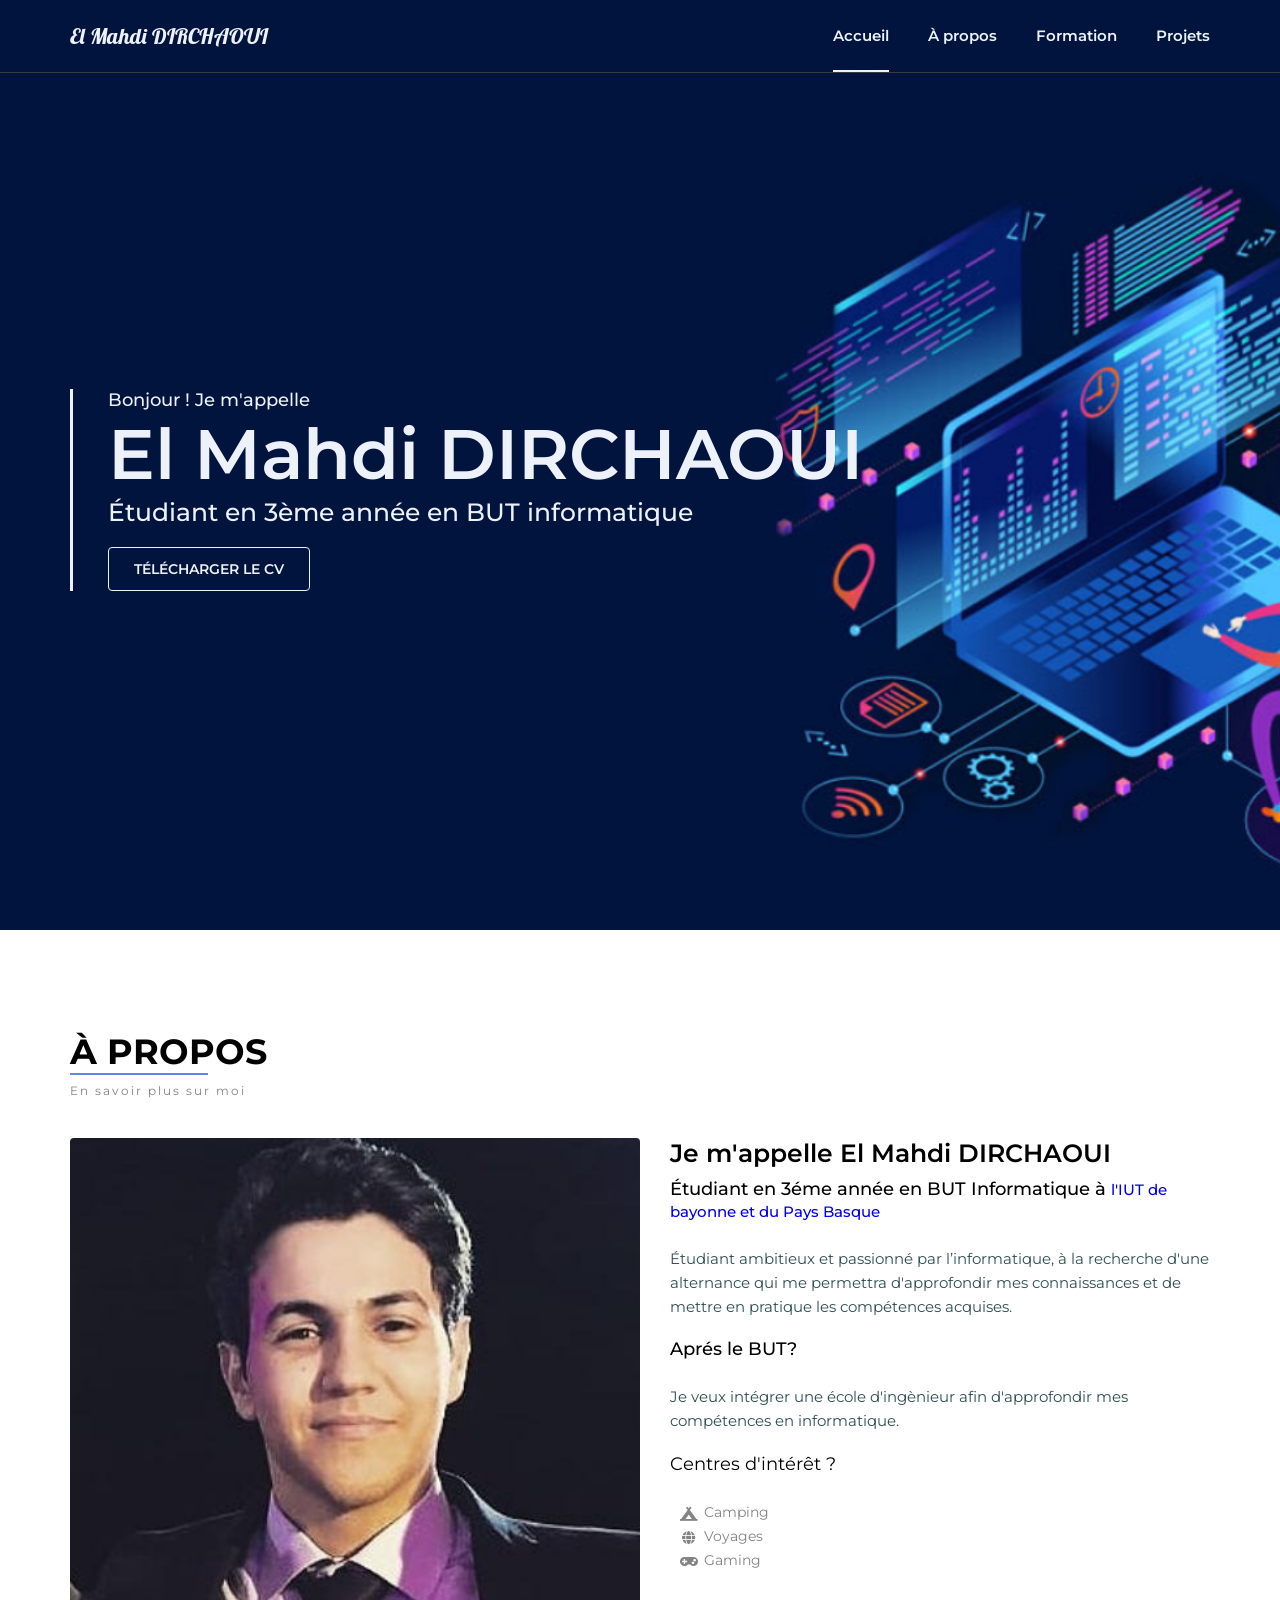
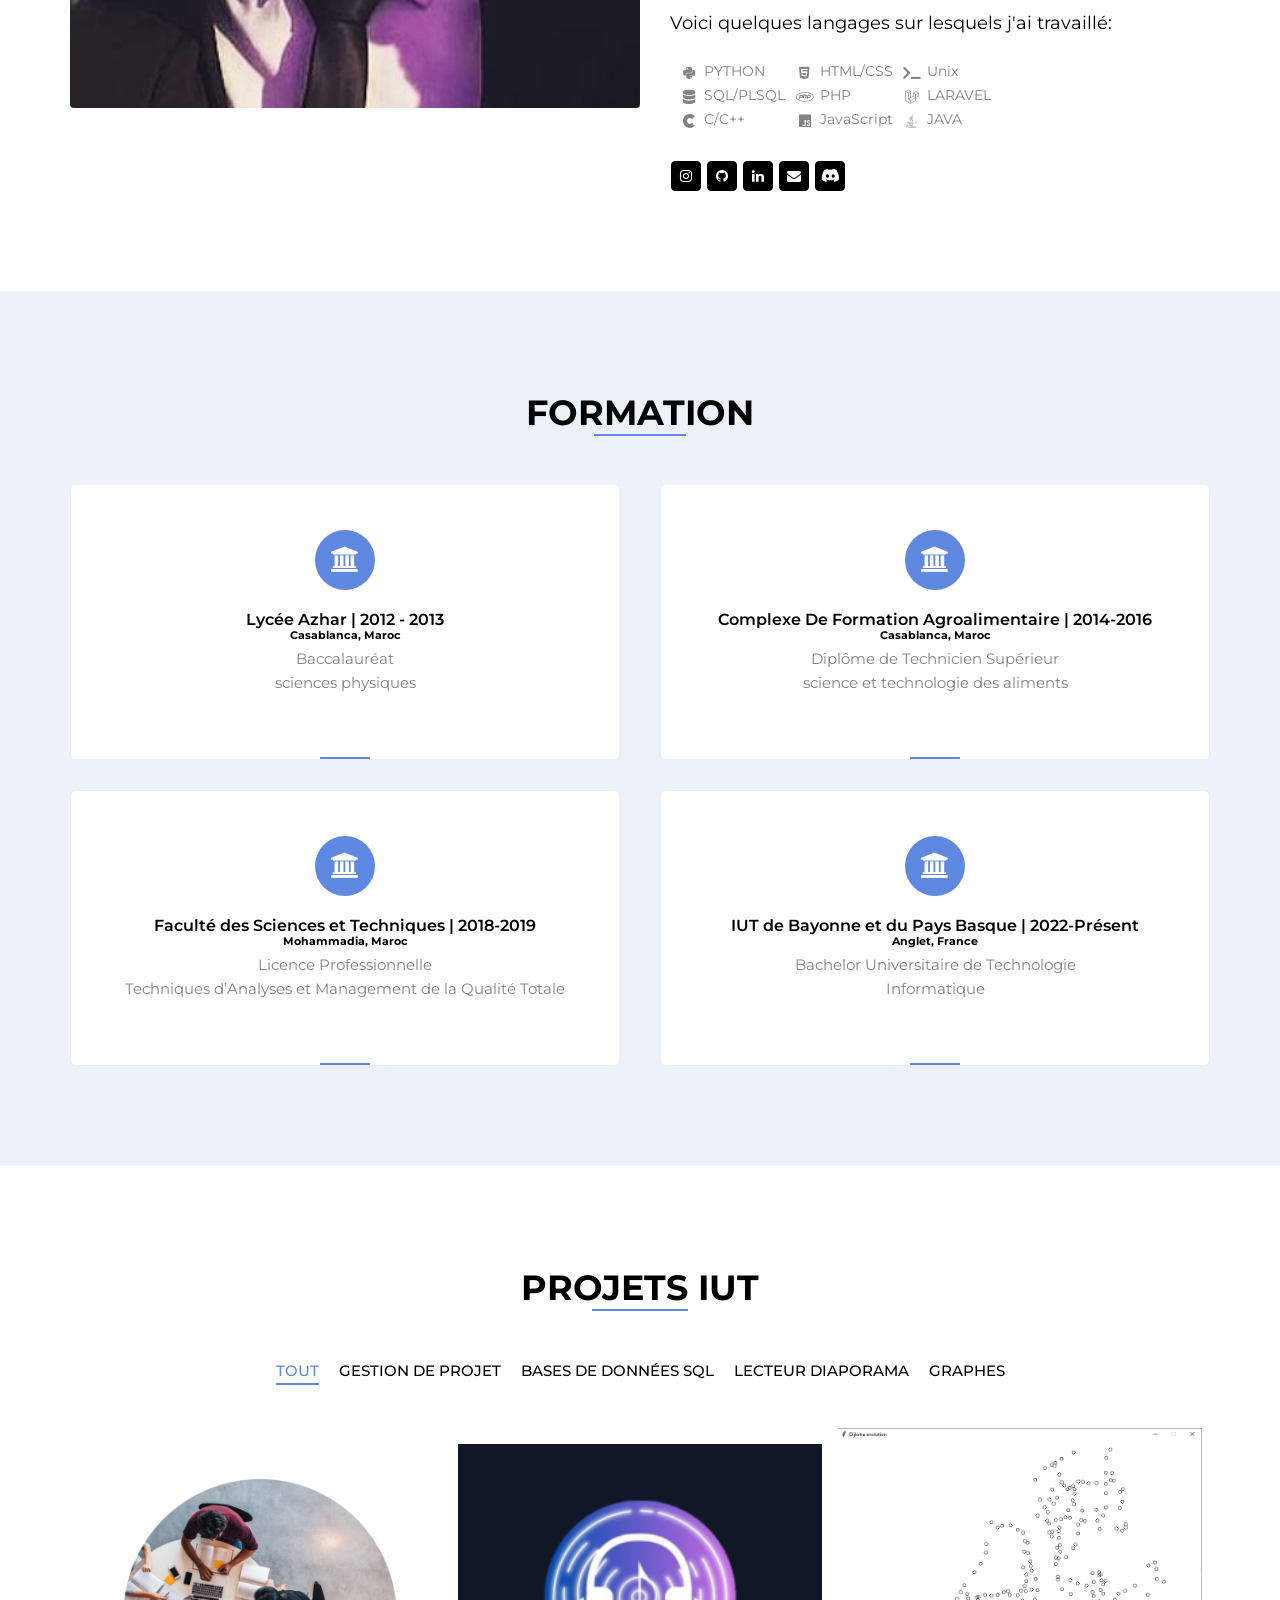
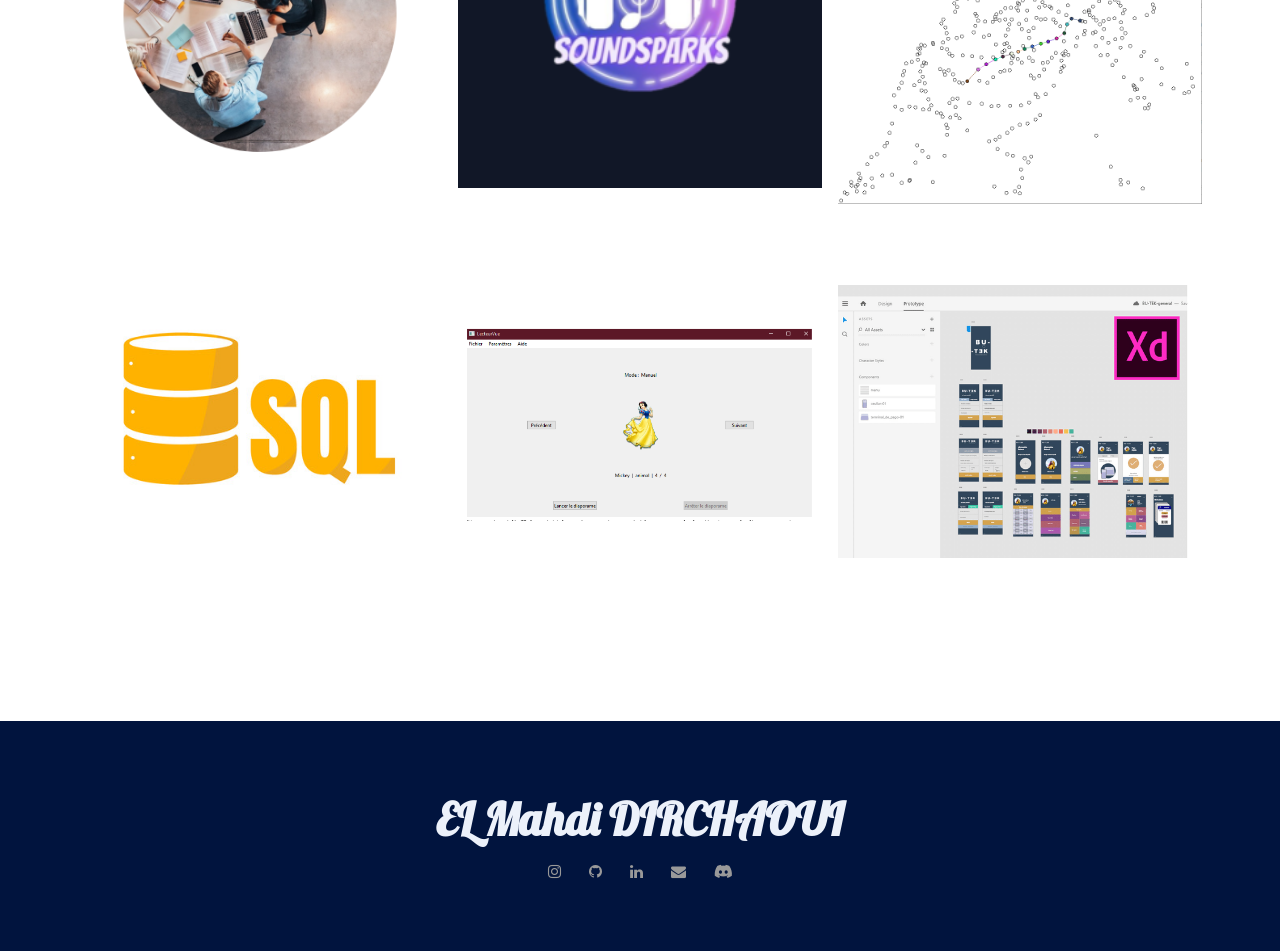
==== index.html @ 7091cbd3 "ajout de projet iut" ====
<!DOCTYPE html>
<html lang="fr">


<head>
   <meta charset="UTF-8" />
   <meta name="viewport" content="width=device-width, initial-scale=1.0" />
   <meta name="keywords" content="HTML, CSS, JavaScript">
   <meta name="author" content="EL MAHDI DIRCHAOUI ">
   <title>El Mahdi DIRCHAOUI PF</title>
   <link href="./css/header.css" rel="stylesheet" />
   <link href="./css/main.css" rel="stylesheet" />
   <link href="./css/home.css" rel="stylesheet" />
   <link href="./css/about.css" rel="stylesheet" />
   <link href="./css/service.css" rel="stylesheet" />
   <link href="./css/portfolio.css" rel="stylesheet" />
   <link href="./css/testimonials.css" rel="stylesheet" />
   <link href="./css/testimonials.css" rel="stylesheet" />
   <link href="./css/blog.css" rel="stylesheet" />
   <link href="./css/contact.css" rel="stylesheet" />
   <link href="./css/footer.css" rel="stylesheet" />
   
</head>

<body>
   <header>
      <div class="container">
         <div class="row">
            <div class="brand-name">
               <a href="index.html" class="logo">El Mahdi DIRCHAOUI</a>
            </div>
            <div class="hamburger">
               <i class="fa fa-bars"></i>
            </div>
            <div class="navbar">
               <ul>
                  <li><a href="#home" class="active">Accueil</a></li>
                  <li><a href="#about">À propos</a></li>
                  <li><a href="#Formation">Formation</a></li>
                  <li><a href="#Projets">Projets</a></li>
               </ul>
            </div>
         </div>
      </div>
   </header>
   <section class="home" id="home">
      <div class="container">
         <div class="row full-screen">
            <div class="home-content">
               <div class="block">
                  <h6>Bonjour ! Je m'appelle</h6>
                  <h1>El Mahdi DIRCHAOUI</h1>
                  <h3>Étudiant en 3ème année en BUT informatique
                  </h3>
                  <div class="cv-btn">
                     <a target="_blank" href="CV_mahdi_alt.pdf" download>Télécharger le CV</a>
                  </div>
               </div>
            </div>
         </div>
      </div>
   </section>
   <section class="about" id="about">
      <div class="container">
         <div class="row">
            <div class="title">
               <h1>À propos</h1>
               <p>En savoir plus sur moi</p>
            </div>
         </div>
         <div class="row">
            <div class="about-content">
               <div class="row">

                  <div class="img">
                     <img src="img/mahdi.jpg" alt='me' />
                  </div>
                  <div class="text">
                     <h4>Je m'appelle El Mahdi DIRCHAOUI</h4>
                     <h6>Étudiant en 3éme année en BUT Informatique à <a target="_blank"
                           href="https://www.iutbayonne.univ-pau.fr/">l'IUT
                           de bayonne et du Pays Basque</a>
                     </h6>
                     <p>Étudiant ambitieux et passionné par l’informatique, à la recherche d'une
                        alternance qui me permettra d'approfondir mes connaissances et de
                        mettre en pratique les compétences acquises.
                     </p>
                     <br>
                     <h6>Aprés le BUT?</h6>
                     <p>Je veux intégrer une école d'ingènieur afin d'approfondir mes compétences en informatique.
                     </p>
                     <div class="skills">
                        <h6>Centres d'intérêt ?</h6>
                        <div class="skills-list">
                           <ul class="fa-ul">
                              <li><span class="fa-li"><i class="fas fa-campground"></i></span>Camping</li>
                              <li><span class="fa-li"><i class="fas fa-globe"></i></span>Voyages</li>
                              <li><span class="fa-li"><i class="fas fa-gamepad"></i></span>Gaming</li>
                           </ul>
                        </div>
                     </div>
                     <div class="skills">
                        <h6>Voici quelques langages sur lesquels j'ai travaillé:</h6>
                        <div class="skills-list">
                           <ul class="fa-ul">
                              <li><span class="fa-li"><i class="fab fa-python"></i></span>PYTHON</li>
                              <li><span class="fa-li"><i class="fas fa-database"></i></span>SQL/PLSQL</li>
                              <li><span class="fa-li"><i class="fab fa-cuttlefish"></i></span>C/C++</li>
                           </ul>
                           <ul class="fa-ul">
                              <li><span class="fa-li"><i class="fab fa-html5"></i></span>HTML/CSS</li>
                              <li><span class="fa-li"><i class="fab fa-php"></i></span>PHP</li>
                              <li><span class="fa-li"><i class="fab fa-js"></i></span>JavaScript</li>
                           </ul>
                           <ul class="fa-ul">
                           <li><span class="fa-li"><i class="fas fa-terminal"></i></span>Unix</li>
                           <li><span class="fa-li"><i class="fab fa-laravel"></i></span>LARAVEL</li>
                           <li><span class="fa-li"><i class="fab fa-java"></i></span>JAVA</li>
                           </ul>   
                        </div>
                     </div>
                     <div class="social">
                        <a target="_blank" href="https://www.instagram.com/el_mahdi_nb/"><i
                              class="fa fa-instagram"></i></a>
                        <a target="_blank" href="https://github.com/MahdiSenpai"><i class="fa fa-github"></i></a>
                        <a target="_blank" href="https://www.linkedin.com/in/el-mahdi-dirchaoui-b3082a157/"><i
                              class="fa fa-linkedin"></i></a>
                        <a target="_blank" href="mailto:dirmehdi@gmail.com" rel="noopener noreferrer"><i class="fa fa-envelope"></i></a>
                        <a target="_blank" href="https://discordapp.com/users/1016332114137989231
                        /"><i class="fab fa-discord" style="color:white"></i></a>
                     </div>
                  </div>
               </div>
            </div>
         </div>
   </section>
   <section class="services" id="Formation">
      <div class="container">
         <div class="row">
            <div class="title text-center">
               <h1>Formation</h1>
            </div>
         </div>
         <div class="row">
            <div class="service-content">
               <div class="box">
                  <div class="icon"><i class="fa fa-university"></i></div>
                  <h5>Lycée Azhar | 2012 - 2013</h5>
                  <h6>Casablanca, Maroc</h6>
                  <p>Baccalauréat <br>
                     sciences physiques<br>
                     <br>
                  </p>
               </div>
               <div class="box">
                  <div class="icon"><i class="fa fa-university"></i></div>
                  <h5>Complexe De Formation Agroalimentaire | 2014-2016</h5>
                  <h6>Casablanca, Maroc</h6>
                  <p>Diplôme de Technicien Supérieur <br>
                     science et technologie des aliments<br>
                     <br>
                  </p>
               </div>
               <div class="box">
                  <div class="icon"><i class="fa fa-university"></i></div>
                  <h5>Faculté des Sciences et Techniques | 2018-2019</h5>
                  <h6>Mohammadia, Maroc</h6>
                  <p>Licence Professionnelle <br>
                     Techniques d’Analyses et Management de la Qualité Totale<br>
                     <br>
                  </p>
               </div>
               <div class="box">
                  <div class="icon"><i class="fa fa-university"></i></div>
                  <h5>IUT de Bayonne et du Pays Basque | 2022-Présent</h5>
                  <h6>Anglet, France</h6>
                  <p>Bachelor Universitaire de Technologie <br>
                     Informatique<br>
                     <br>
                  </p>
               </div>
            </div>
         </div>
      </div>
   </section>
   <section class="portfolio" id="Projets">
      <div class="container">
         <div class="row">
            <div class="title text-center">
               <h1>Projets IUT</h1>
            </div>
         </div>
         <div class="row">
            <div class="filter-btn">
               <ul id="filterBtn">
                  <li class="active" data-target="all">Tout</li>
                  <li data-target="1">Gestion de projet</li>
                  <li data-target="2">Bases de données SQL</li>
                  <li data-target="3">Lecteur Diaporama</li>
                  <li data-target="4">Graphes</li>
               </ul>
            </div>
         </div>
       
         <div class="row">
            <div class="gallery">
               <div class="item" data-id="1">
                  <div class="inner">
                     <img src="./img/portfolio/projet.png" alt="portfolio" />
                     <a href="./projet.html">    
                        <div class="overlay" style="text-align: center;">
                           <h4>Gestion de projet</h4></a>
                        </div>
                  </div>
               </div>
               <div class="item" data-id="4">
                  <div class="inner">
                     <img src="./img/soundsparks/Logo-soundsparks.png" alt="portfolio" />
                     <a href="./SoundSparks.html">
                        <div class="overlay" style="text-align: center;">   
                           <h4>SoundSparks</h4></a>         
                        </div>
                  </div>
               </div>
               <div class="item" data-id="4">
                  <div class="inner">
                     <img src="./img/Graphe/graphe.png" alt="portfolio" />
                     <a href="./graphes.html">
                        <div class="overlay" style="text-align: center;">   
                           <h4>Graphes</h4></a>         
                        </div>
                  </div>
               </div>
               <div class="item" data-id="2">
                  <div class="inner" >
                     <img src="./img/BD/sql.png" alt="portfolio"  />
                     <a href="./sql.html">
                        <div class="overlay" style="text-align: center;">
                           <h4>Base de donnée SQL</h4></a>
                     </div>
                  </div>
               </div>

               <div class="item" data-id="3">
                  <div class="inner">
                     <img src="./img/Diaporama/s2.02.PNG" alt="portfolio" />
                     <a href="./Diaporama.html">
                        <div class="overlay" style="text-align: center;">     
                           <h4>Lecteur Diaporama</h4></a>
                        </div>
                  </div>
               </div>
               <div class="item" data-id="4">
                  <div class="inner">
                     <img src="./img/Pantalia/pantaila.png" alt="portfolio" />
                     <a href="./pantalia.html">
                        <div class="overlay" style="text-align: center;">   
                           <h4>Interface Pantalia</h4></a>         
                        </div>
                  </div>
               </div>
               
            </div>
         </div>
      </div>
   </section>
   <footer>
      <div class="container">
         <div class="row">
            <div class="footer-logo">EL Mahdi DIRCHAOUI</div>
            <div class="social-link">
               <a target="_blank" href="https://www.instagram.com/el_mahdi_nb/"><i class="fa fa-instagram"></i></a>
               <a target="_blank" href="https://github.com/MahdiSenpai"><i class="fa fa-github"></i></a>
               <a target="_blank" href="https://www.linkedin.com/in/el-mahdi-dirchaoui-b3082a157/"><i
                     class="fa fa-linkedin"></i></a>
               <a target="_blank" href="mailto:elmahdi.dirchaoui@gmail.com"><i class="fa fa-envelope"></i></a>
               <a target="_blank" href="https://discordapp.com/users/1016332114137989231
               /"><i class="fab fa-discord"></i></a>
            </div>
         </div>
      </div>
   </footer>
   <div class="lightbox hide">
      <span class="close-lightbox fa fa-close"></span>
      <img src="" alt="portfolio" />
   </div>
   <script src="./js/app.js"></script>
</body>

</html>
---- css/header.css ----
header {
  position: absolute;
  padding: 0px 15px;
  left: 0px;
  right: 0px;
  border-bottom: 1px solid #423940;
  z-index: 11;
}

.fixed {
  background-color: rgb(236, 241, 250);
  position: fixed;
  border-color: #eee;
  animation: fixHeader 1s ease;
  z-index: 11;
}

@keyframes fixHeader {
  0% {
    transform: translateY(-100%);
  }

  100% {
    transform: translateY(0%);
  }
}

.container {
  max-width: 1140px;
  margin: auto;
}

header .row {
  justify-content: space-between;
  align-items: center;
}

.brand-name a {
  font-size: 22px;
  font-weight: 500;
  color: rgb(236, 241, 250);
  position: relative;
  font-family: 'Lobster', cursive;
}
.brand-b a{
  font-size: 22px;
  font-weight: 500;
  color: black;
  position: relative;
  font-family: 'Lobster', cursive;
}


.fixed .brand-name a {
  color: #000;
}

.hamburger .fa {
  font-size: 20px;
  background-color: rgb(236, 241, 250);
  color: #01143e;
  display: none;
  height: 30px;
  width: 35px;
  border-radius: 2px;
  line-height: 30px;
  text-align: center;
  cursor: pointer;
  border: 1px solid #eee;
}

.navbar ul {
  list-style: none;
  margin: 0;
  padding: 0;
}

.navbar ul li {
  display: inline;
  margin-left: 35px;
}

.navbar ul li a {
  font-size: 15px;
  line-height: 72px;
  color: rgb(236, 241, 250);
  font-weight: 600;
  /* display: block; */
  position: relative;
}

.fixed .navbar ul li a {
  color: #000;
}

.navbar ul li a::before {
  content: "";
  height: 2px;
  background-color: rgb(236, 241, 250);
  width: 0%;
  position: absolute;
  right: 0px;
  bottom: -27px;
  cursor: pointer;
  transition: all 0.5s ease;
}

.fixed .navbar ul li a::before {
  background-color: #5f88e0;
}

.navbar ul li a:hover::before {
  width: 100%;
  left: 0px;
}

.navbar ul li a.active::before {
  width: 100%;
  left: 0;
}
---- css/main.css ----
@import url("https://fonts.googleapis.com/css2?family=Montserrat:wght@300;400;500;600;700&display=swap");
@import url('https://fonts.googleapis.com/css2?family=Lobster&display=swap');

@import url("https://cdnjs.cloudflare.com/ajax/libs/font-awesome/5.13.0/css/all.min.css");
@import url("https://stackpath.bootstrapcdn.com/font-awesome/4.7.0/css/font-awesome.min.css");

html {
  scroll-behavior: smooth;
}

body {
  margin: 0;
  font-family: "Montserrat", sans-serif;
  background-color: rgb(236, 241, 250);
}

* {
  box-sizing: border-box;
  margin: 0;
}

a {
  text-decoration: none;
  font-size: 15px;
}

.row {
  display: flex;
  flex-wrap: wrap;
}

.title {
  flex: 0 0 100%;
  max-width: 100%;
  margin-bottom: 40px;
}

.title h1 {
  color: #000;
  display: inline-block;
  font-size: 35px;
  font-weight: 700;
  text-transform: uppercase;
  margin: 0px 0px 10px;
  position: relative;
}

.title h1::before {
  content: "";
  left: 0;
  right: 30%;
  position: absolute;
  height: 2px;
  background-color: #5f88e0;
  bottom: -2px;
}

.title p {
  font-size: 12px;
  color: #838383;
  font-weight: 400;
  letter-spacing: 2px;
}

.text-center {
  text-align: center !important;
}

.text-right {
  text-align: right !important;
}

.text-left {
  text-align: left !important;
}

.align-items-center {
  align-items: center;
}

.space-between {
  justify-content: space-between;
}

.button {
  flex: 0 0 33.33%;
  max-width: 33.33%;
  text-align: right;
}

.button a {
  font-size: 14px;
  color: rgb(236, 241, 250);
  background-color: transparent;
  border: 1.5px solid rgb(236, 241, 250);
  border-radius: 4px;
  padding: 12px 25px;
  display: inline-block;
  text-transform: uppercase;
  font-weight: 600;
  cursor: pointer;
  transition: all 0.5s ease;
}

.button a:hover {
  background-color: #fff;
  color: #000;
}

@media(max-width: 991px) {
  .block h1 {
    font-size: 50px;
  }
}

@media(max-width: 767px) {
  .home .home-content .block h1 {
    font-size: 40px;
  }

  .home .home-content .block h3 {
    font-size: 25px;
  }

  header {
    padding: 15px;
    position: fixed;
    background-color: rgb(236, 241, 250);
    border-bottom: 1px solid #eee;
  }

  .brand-name .logo {
    color: #01143e;
  }

  .hamburger .fa {

    display: inline-block;
  }

  .navbar {
    position: absolute;
    background-color: rgb(236, 241, 250);
    width: 100%;
    left: 0px;
    top: 60px;
    padding: 15px;
    border-top: 1px solid #eee;
    border-bottom: 1px solid #eee;
    display: none;
  }

  .navbar .show {
    display: block;
  }

  .navbar ul li {
    display: block;
    margin-left: 0;

  }

  .navbar ul li a {
    line-height: 42px;
    color: #01143e;
  }

  .navbar ul li a::before {
    bottom: -3px;
    background-color: #01143e;
  }

  .about .img {
    flex: 0 0 100%;
    max-width: 100%;
  }

  .about .text {
    flex: 0 0 100%;
    max-width: 100%;
    padding-left: 0px;
    padding-top: 30px;
  }

  .service-content .box {
    padding: 30px;
    flex: 0 0 100%;
    max-width: 100%;
  }

  .gallery .item {
    flex: 0 0 50%;
    max-width: 50%;
    position: relative;
    padding: 8px;
  }

  .message .container .row .message-text {
    flex: 0 0 100%;
    max-width: 100%;
  }

  .message .button {
    flex: 0 0 100%;
    max-width: 100%;
    text-align: left;

  }

  .blog-content {
    padding: 40px 20px;
  }

  .blog-content .blog-box {
    flex: 0 0 100%;
    max-width: 100%;
    margin-bottom: 40px;
  }

  .contact-form {
    padding: 20px;
  }

  .contact-form .col-6 {
    flex: 0 0 100%;
    max-width: 100%;
  }
}

@media(max-width: 500px) {
  .home .home-content .block {
    padding-left: 20px;
  }

  .home .home-content .block h1 {
    font-size: 30px;
  }

  .home .home-content .block h3 {
    font-size: 15px;
  }

  .about .about-content .social a {
    margin: 0px 3px;
  }

  .gallery .item {
    flex: 0 0 100%;
    max-width: 100%;
  }

  .testimonials-box .testimonials-img {
    flex-wrap: wrap;
    text-align: center;
  }

  .testimonials-img .test-img {
    flex: 0 0 100%;
    max-width: 100%;

  }
}
---- css/home.css ----
.home {
  min-height: 100vh;
  background-image: url("../img/hero.png");
  background-size: cover;
  background-position: center;
  padding: 15px;
}

.full-screen {
  min-height: 100vh;
}
.home-content {
  display: flex;
  flex-wrap: wrap;
  align-items: center;
  flex: 0 0 100%;
  max-width: 100%;
}

.block {
  flex: 0 0 75%;
  max-width: 75%;
  color: rgb(236, 241, 250);
  padding-left: 35px;
  border-left: 3px solid rgb(236, 241, 250);
  margin-top: 50px;
}
.block h1 {
  font-size: 70px;
  font-weight: 600;
  margin: 0;
  padding: 0;
}
.block h3 {
  font-size: 25px;
  font-weight: 500;
  margin: 0;
  padding: 0;
}
.block h6 {
  font-size: 18px;
  font-weight: 500;
  margin: 0;
  padding: 0;
}
.cv-btn {
  padding-top: 20px;
}
.cv-btn a {
  font-size: 14px;
  color: rgb(236, 241, 250);
  background-color: transparent;
  border: 1px solid rgb(236, 241, 250);
  border-radius: 4px;
  padding: 12px 25px;
  display: inline-block;
  text-transform: uppercase;
  font-weight: 600;
  cursor: pointer;
  transition: all 0.5s ease;
}
.cv-btn a:hover {
  background-color: #fff;
  color: #000;
}
---- css/about.css ----
.about {
  padding: 100px 15px;
  background-color: #fff;
}

.img {
  flex: 0 0 50%;
  max-width: 50%;
}

.img img {
  width: 100%;
  border-radius: 4px;
  display: block;
}

.text {
  flex: 0 0 50%;
  max-width: 50%;
  padding-left: 30px;
}

.text h4 {
  font-size: 25px;
  font-weight: 600;
  margin: 0 0 10px;
  color: #000;
}

.text h6 {
  font-size: 18px;
  font-weight: 500;
  margin: 0 0 25px;
  color: #000;
}

.text h6 span {
  color: #5f88e0;
  position: relative;
}

.text h6 span::before {
  content: "";
  left: 0;
  right: 90%;
  position: absolute;
  height: 2px;
  bottom: 0px;
  transition: all 0.5s ease;
}

.text h6 span:hover::before {
  content: "";
  left: 0;
  right: 0;
  position: absolute;
  height: 2px;
  background-color: #5f88e0;
  bottom: 0px;
}

.text p {
  font-size: 15px;
  font-weight: 400;
  line-height: 24px;
  color: darkslategrey;
}
ul li{
  font-size: 15px;
  font-weight: 400;
  line-height: 24px;
  color: darkslategrey;
}
.skills {
  padding: 20px 0px;
}

.skills h6 {
  font-size: 18px;
  font-weight: 400;
  margin: 0 0 25px;
  color: #000;
}

.skills-list {
  width: 300px;
  display: flex;
  justify-content: space-between;
}

.fa-ul li {
  font-size: 14px;
  font-weight: 400;
  color: #838383
}

.fa-ul .fa-li {
  font-size: 14px;
  font-weight: 400;
  color: #838383
}

.social {
  padding-top: 10px;
}

.social a {
  height: 30px;
  width: 30px;
  background-color: #000;
  display: inline-block;
  border: 1px solid #000;
  border-radius: 4px;
  line-height: 28px;
  text-align: center;
  margin: 0px 1px;
  transition: all 0.5s ease;
  -webkit-transition: all 0.5s ease;
}

.social a:hover {
  background-color: transparent;
  color: #000;
}

.social a .fa {
  color: #fff;
  font-size: 14px;
}

.social a .fa:hover {
  color: #000;
}
---- css/service.css ----
.services {
  background-color: rgb(236, 241, 250);
  padding: 100px 15px 70px;
}

.services .container .row .title h1::before {
  left: 30%;
}

.service-content {
  flex: 0 0 100%;
  max-width: 100%;
  display: flex;
  flex-wrap: wrap;
  justify-content: space-between;
}

.box {
  background-color: #fff;
  flex: 0 0 calc(50% - 20px);
  max-width: calc(50% - 20px);
  margin-bottom: 30px;
  border: 1px solid #eee;
  border-radius: 5px;
  padding: 30px;
  text-align: center;
  position: relative;
}

.box::before {
  content: "";
  height: 2px;
  background-color: #5f88e0;
  position: absolute;
  bottom: 0px;
  width: 50px;
  left: 0;
  right: 0;
  margin: auto;
  transition: all 0.5s ease;
}

.box:hover::before {
  width: 100%;
}

.box .icon {
  height: 60px;
  width: 60px;
  background-color: #5f88e0;
  margin: 15px auto 20px;
  border-radius: 50%;
}

.box .icon .fa {
  font-size: 25px;
  color: #fff;
  line-height: 60px;
}

.box .icon .fas {
  font-size: 25px;
  color: #fff;
  line-height: 60px;
}

.box h5 {
  font-size: 16px;
  font-weight: 600;
  color: #000;
  margin: 0;
}

.box p {
  font-size: 15px;
  font-weight: 400;
  line-height: 24px;
  color: #838383;
  margin: 5px 0 10px;
}
---- css/portfolio.css ----
.portfolio {
    background-color: #fff;
    padding: 100px 15px;
}

.portfolio .container .row .title h1::before {
    left: 30%;
}

.filter-btn {
    flex: 0 0 100%;
    max-width: 100%;
}
.filter-btn ul {
    list-style: none;
    text-align: center;
    padding: 0;
}

.filter-btn ul li {
    color: #000;
    font-weight: 500;
    font-size: 15px;
    display: inline-block;
    margin: 0px 8px;
    text-transform: uppercase;
    cursor: pointer;
    padding-bottom: 0;
}

.filter-btn ul li.active {
    color: #5f88e0;
    border-bottom: 2px solid #5f88e0;
}

.filter-btn {
    margin-bottom: 25px;
}

.gallery {
    flex: 0 0 100%;
    max-width: 100%;
    display: flex;
    flex-wrap: wrap;
}
.gallery .item img {
    width: 100%; 
    height: 100%;
    object-fit: contain;
}

.item {
    flex: 0 0 33.33%;
    max-width: 33.33%;
    position: relative;
    padding: 8px;
    margin: 0 auto;
 
}

.item a {
    font-size: 14px;
    color: white;
    text-transform: uppercase;
    font-weight: 600;
    display: inline-block;
    border-bottom: 2px solid #5f88e0;
    -webkit-transition: all 0.5s ease;
    transition: all 0.5s ease;
}

.inner {
    position: relative;
    height: 100%;
}


.item img {
    width: 100%;
    height: 100%;
    object-fit: cover;
    display: block;
}

.item .overlay {
    position: absolute;
    left: 0;
    top: 0;
    bottom: 0;
    right: 0;
    background-color: rgba(0, 0, 0, 0.6);
    z-index: 10;
    display: flex;
    flex-wrap: nowrap;
    flex-direction: column;
    align-items: center;
    justify-content: center;
    opacity: 0;
    transition: all 0.5s ease;
}

.item:hover .overlay {
    opacity: 1;
}

.overlay .fa {
    height: 50px;
    width: 50px;
    background-color: #5f88e0;
    color: #fff;
    display: inline-block;
    text-align: center;
    line-height: 50px;
    border-radius: 50%;
    cursor: pointer;
}

.item:hover .overlay .fa {
    animation: galleryIcon 0.8s ease;
    -webkit-animation: galleryIcon 0.8s ease;
}

@keyframes galleryIcon {
    0% {
        transform: translate(-20px);
        opacity: 0;
    }

    100% {
        transform: translate(0);
        opacity: 1;
    }
}

.overlay h4 {
    margin-top: 15px;
    font-size: 25px;
    font-weight: 600;
    color: #fff;
}

.item:hover .overlay h4 {
    animation: galleryText 0.8s ease;
    -webkit-animation: galleryText 0.8s ease;
}

@keyframes galleryText {
    0% {
        transform: translate(20px);
        opacity: 0;
    }

    100% {
        transform: translate(0);
        opacity: 1;
    }
}

.lightbox {
    position: fixed;
    left: 0;
    right: 0;
    top: 0;
    bottom: 0;
    z-index: 100;
    background-color: rgba(0, 0, 0, 0.6);
    justify-content: center;
    align-items: center;
}

.show {
    display: flex;
}

.hide {
    display: none;
}

.close-lightbox {
    height: 35px;
    width: 35px;
    background-color: #5f88e0;
    color: #fff;
    text-align: center;
    line-height: 35px;
    position: absolute;
    right: 10px;
    top: 10px;
    cursor: pointer;
    border-radius: 50%;
    z-index: 101;
}

.lightbox img {
    max-width: 90%;
    max-height: 80%;
    display: block;

}

.message {
    background-color: #01143e;
    padding: 40px 15px;
}

.message .message-text {
    flex: 0 0 66.66%;
    max-width: 66.66%;
}

.message .message-text h2 {
    font-size: 20px;
    color: #fff;
    font-weight: 400;
    margin: 0;
    padding: 0;
    line-height: 35px;
}
---- css/testimonials.css ----
.testimonials {
    padding: 100px 0px;
}

.testimonials .title h1::before {
    left: 30%;
}

.testimonials-content {
    position: relative;
    overflow: hidden;
    flex: 0 0 100%;
    max-width: 100%;
}

.testimonials-box {
    float: left;
    transition: margin 1s ease;
}

.testimonials-img {
    background-color: #fff;
    margin-bottom: 15px;
    border: 1px solid rgb(226, 221, 221);
    padding: 40px 20px;
    border-radius: 4px;
    display: flex;
    flex-wrap: nowrap;
    float: left;
    width: 100%;
}

.test-img {
    flex: 0 0 118px;
    max-width: 118px;
}

.test-img img {
    height: 100px;
    width: 100px;
    border-radius: 50%;
}

.testimonials-text p {
    font-size: 15px;
    font-weight: 400;
    line-height: 24px;
    color: #838383;
    margin: 0;
}

.testimonials-text h6 {
    font-size: 16px;
    font-weight: 600;
    color: #000;
    margin: 10px 0 5px;
}

.slider {
    float: left;
    width: 100%;
    text-align: center;
}

.slider div {
    height: 15px;
    width: 15px;
    background-color: #fff;
    border: 1px solid #5f88e0;
    border-radius: 50%;
    display: inline-block;
    margin: 10px 6px;
    cursor: pointer;
}

.slider div.active {
    background-color: #5f88e0;

}
---- css/testimonials.css ----
.testimonials {
    padding: 100px 0px;
}

.testimonials .title h1::before {
    left: 30%;
}

.testimonials-content {
    position: relative;
    overflow: hidden;
    flex: 0 0 100%;
    max-width: 100%;
}

.testimonials-box {
    float: left;
    transition: margin 1s ease;
}

.testimonials-img {
    background-color: #fff;
    margin-bottom: 15px;
    border: 1px solid rgb(226, 221, 221);
    padding: 40px 20px;
    border-radius: 4px;
    display: flex;
    flex-wrap: nowrap;
    float: left;
    width: 100%;
}

.test-img {
    flex: 0 0 118px;
    max-width: 118px;
}

.test-img img {
    height: 100px;
    width: 100px;
    border-radius: 50%;
}

.testimonials-text p {
    font-size: 15px;
    font-weight: 400;
    line-height: 24px;
    color: #838383;
    margin: 0;
}

.testimonials-text h6 {
    font-size: 16px;
    font-weight: 600;
    color: #000;
    margin: 10px 0 5px;
}

.slider {
    float: left;
    width: 100%;
    text-align: center;
}

.slider div {
    height: 15px;
    width: 15px;
    background-color: #fff;
    border: 1px solid #5f88e0;
    border-radius: 50%;
    display: inline-block;
    margin: 10px 6px;
    cursor: pointer;
}

.slider div.active {
    background-color: #5f88e0;

}
---- css/blog.css ----
.blog {
    background-color: #fff;
    padding: 100px 0px;
}

.blog .container .row .title h1::before {
    left: 30%;
}

.blog-content {
    display: flex;
    flex-wrap: wrap;
    flex: 0 0 100%;
    max-width: 100%;
    justify-content: space-between;
}

.blog-box {
    flex: 0 0 calc(50% - 20px);
    max-width: calc(50% - 20px);
    border: 1px solid #ddd;
    background-color: rgb(236, 241, 250);
    border-radius: 5px;
    box-shadow: 0 4px 8px 0 rgba(0, 0, 0, 0.2);
}

.blog-img {
    overflow: hidden;
}

.blog-img img {
    max-width: 100%;
    display: block;
    transition: all 0.5s ease;
}

.blog-box:hover .blog-img img {
    transform: scale(1.1);
}

.blog-info {
    padding: 10px 0;
}

.blog-text {
    padding: 10px 20px 20px 20px;
}

.blog-info span {
    font-size: 12px;
    color: #838383;
    display: inline-block;

}

.blog-info span:nth-child(2) {
    border-left: 1px solid #ddd;
    padding-left: 8px;
    margin-left: 10px;
}

.blog-box h3 {
    font-size: 22px;
    font-weight: 600;
    color: #000;
    margin: 0;
    padding: 0 0 10px;
}

.blog-box p {
    font-size: 15px;
    font-weight: 400;
    line-height: 24px;
    color: #000;
    color: #838383;
    margin: 0 0 10px;
}

.blog-box a {
    font-size: 14px;
    color: #5f88e0;
    text-transform: uppercase;
    font-weight: 600;
    display: inline-block;
    border-bottom: 2px solid #5f88e0;
    -webkit-transition: all 0.5s ease;
    transition: all 0.5s ease;
}

.blog-box a:hover {
    color: #000;
    border-color: #000;
}
---- css/contact.css ----
.contact {
    padding: 100px 15px;
}

.contact .row .title h1::before {
    left: 30%;
}

.contact-form {
    background-color: #fff;
    flex: 0 0 100%;
    max-width: 100%;
    padding: 40px;
    border: 1.5px solid #eee;
    border-radius: 5px;
}

.contact-text {
    flex: 0 0 100%;
    max-width: 100%;
    padding-bottom: 20px;
}

.contact-text h2 {
    font-size: 26px;
    font-weight: 600;
    margin: 0;
    padding: 0;
}

.contact-text p {
    font-size: 15px;
    font-weight: 400;
    line-height: 24px;
    color: #838383;
    margin: 0;
}

.contact-form .row {
    flex-wrap: wrap;
}

.col-6 {
    flex: 0 0 calc(50% - 15px);
    max-width: calc(50% - 15px);
}

.col-6 input {
    border-radius: 5px;
}

.col-12 {
    flex: 0 0 100%;
    max-width: 100%;
}

.form-control {
    height: 45px;
    width: 100%;
    margin-bottom: 15px;
    border: 1px solid #ced4da;
    padding: 6px 12px;
    font-size: 14px;
    font-weight: 400;
    font-family: "Montserrat", sans-serif;

}

.contact-form textarea.form-control {
    height: 120px;
    border-radius: 5px;
}

.form-control::placeholder {
    color: #838383
}

.contact-form .button {
    flex: 0 0 100%;
    max-width: 100%;
}

.contact-form .btn a {
    background-color: #5f88e0;
    float: right;
}

.contact-form .btn a:hover {
    color: #fff;
    background-color: #01143e;
}
---- css/footer.css ----
footer {
    padding: 70px 15px;
    background-color: #01143e;
}

.footer-logo {
    flex: 0 0 100%;
    max-width: 100%;
    text-align: center;
    font-size: 45px;
    font-family: 'Lobster', cursive;
    color: rgb(236, 241, 250);
    font-weight: 900;
}

.social-link {
    flex: 0 0 100%;
    max-width: 100%;
    text-align: center;
    padding-top: 15px;
}

.social-link a {
    color: #999999;
    display: inline-block;
    margin: 0px 12px;
    transition: all 0.5s ease;
}

.social-link a:hover {
    color: rgb(236, 241, 250)
}

.copyright {
    background-color: #01143e;
    border-top: 1px solid #423940;
    padding: 15px;
}

.copyright p {
    margin: 0;
    text-align: center;
    font-size: 14px;
    font-weight: 400;
    color: rgb(236, 241, 250);
}
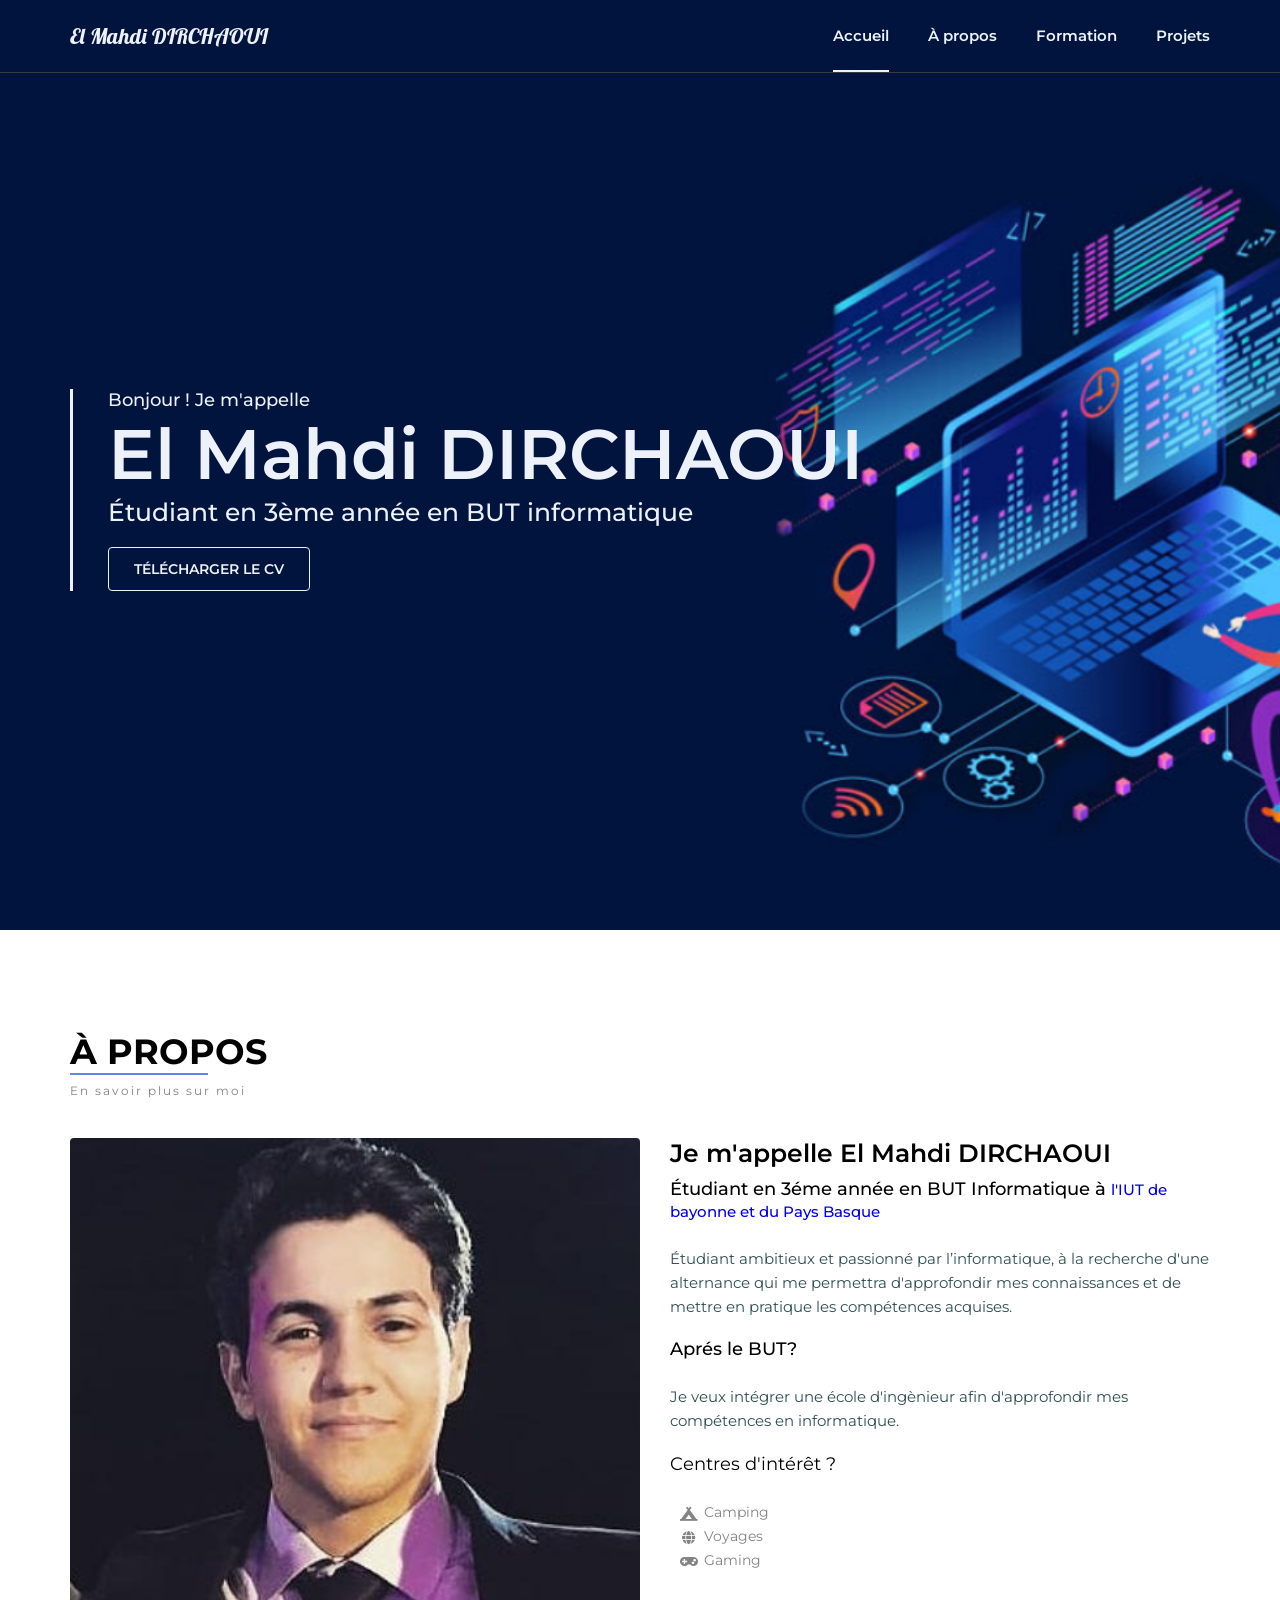
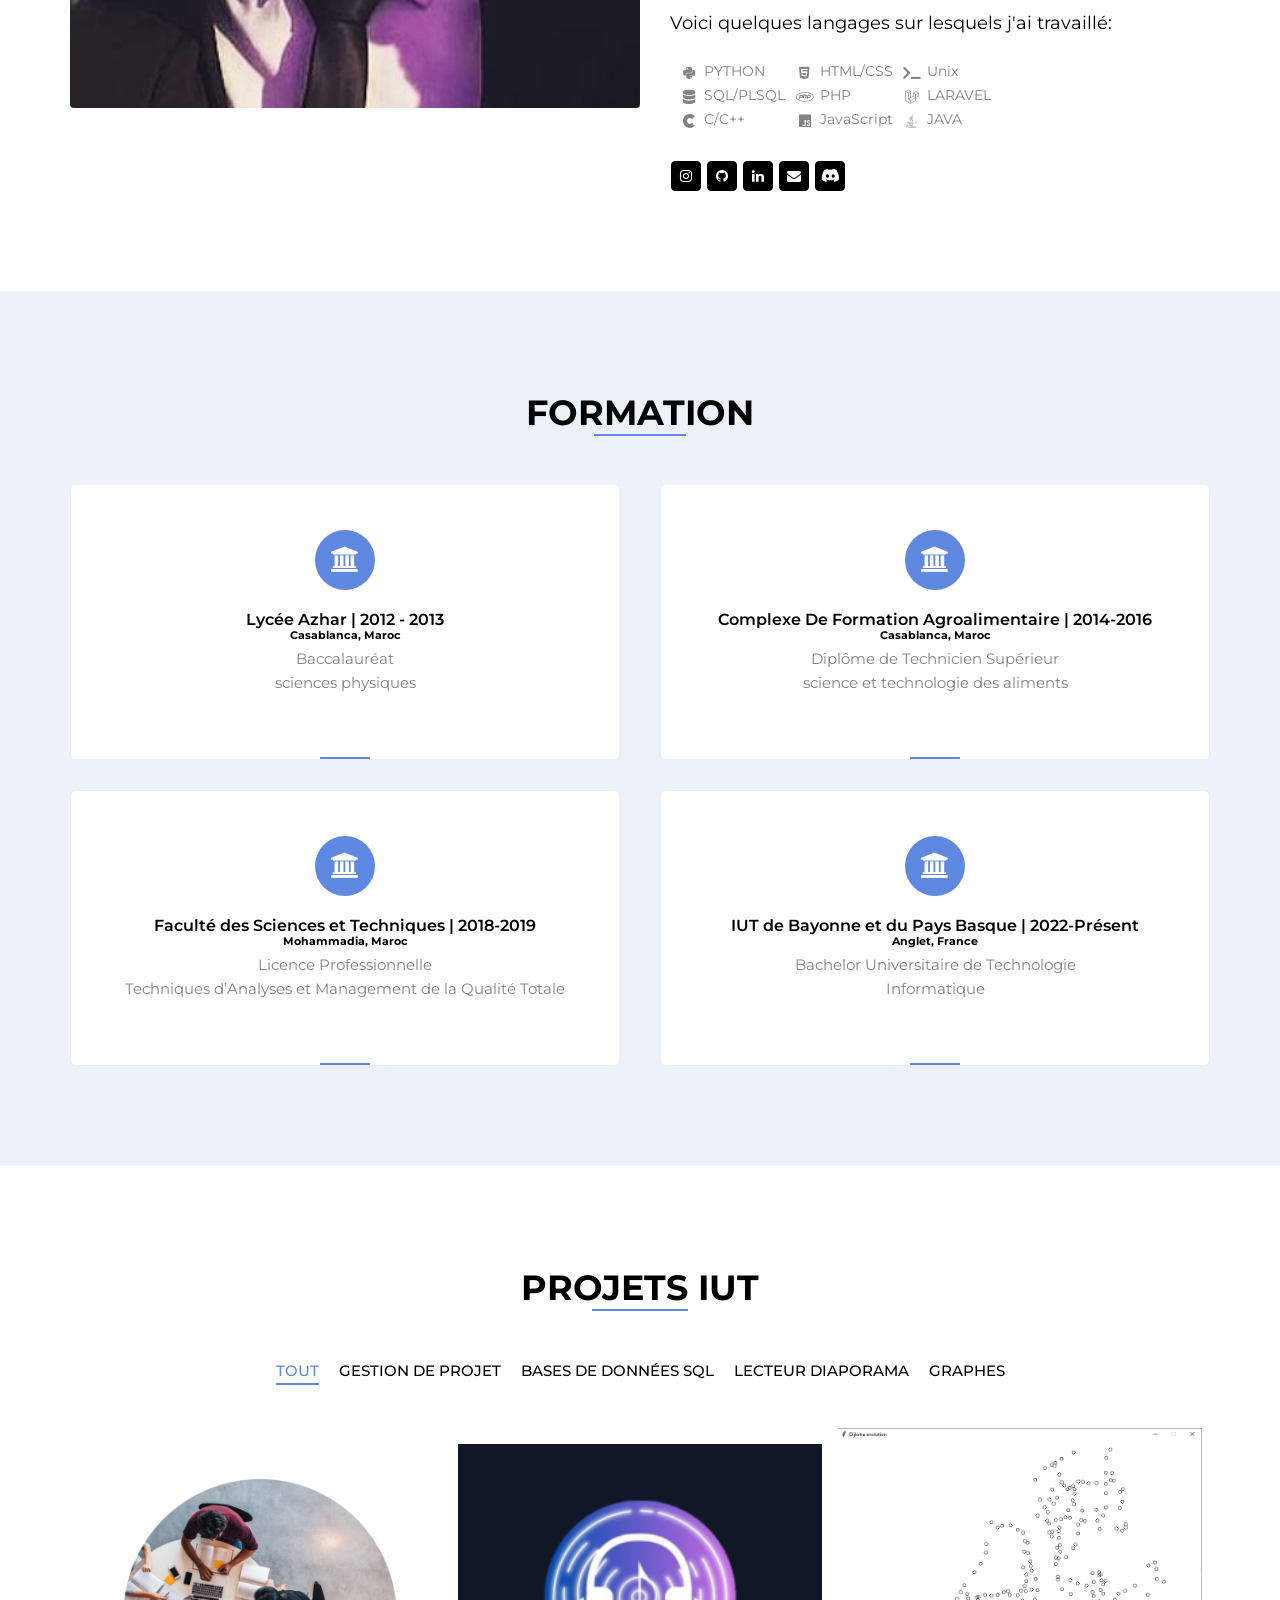
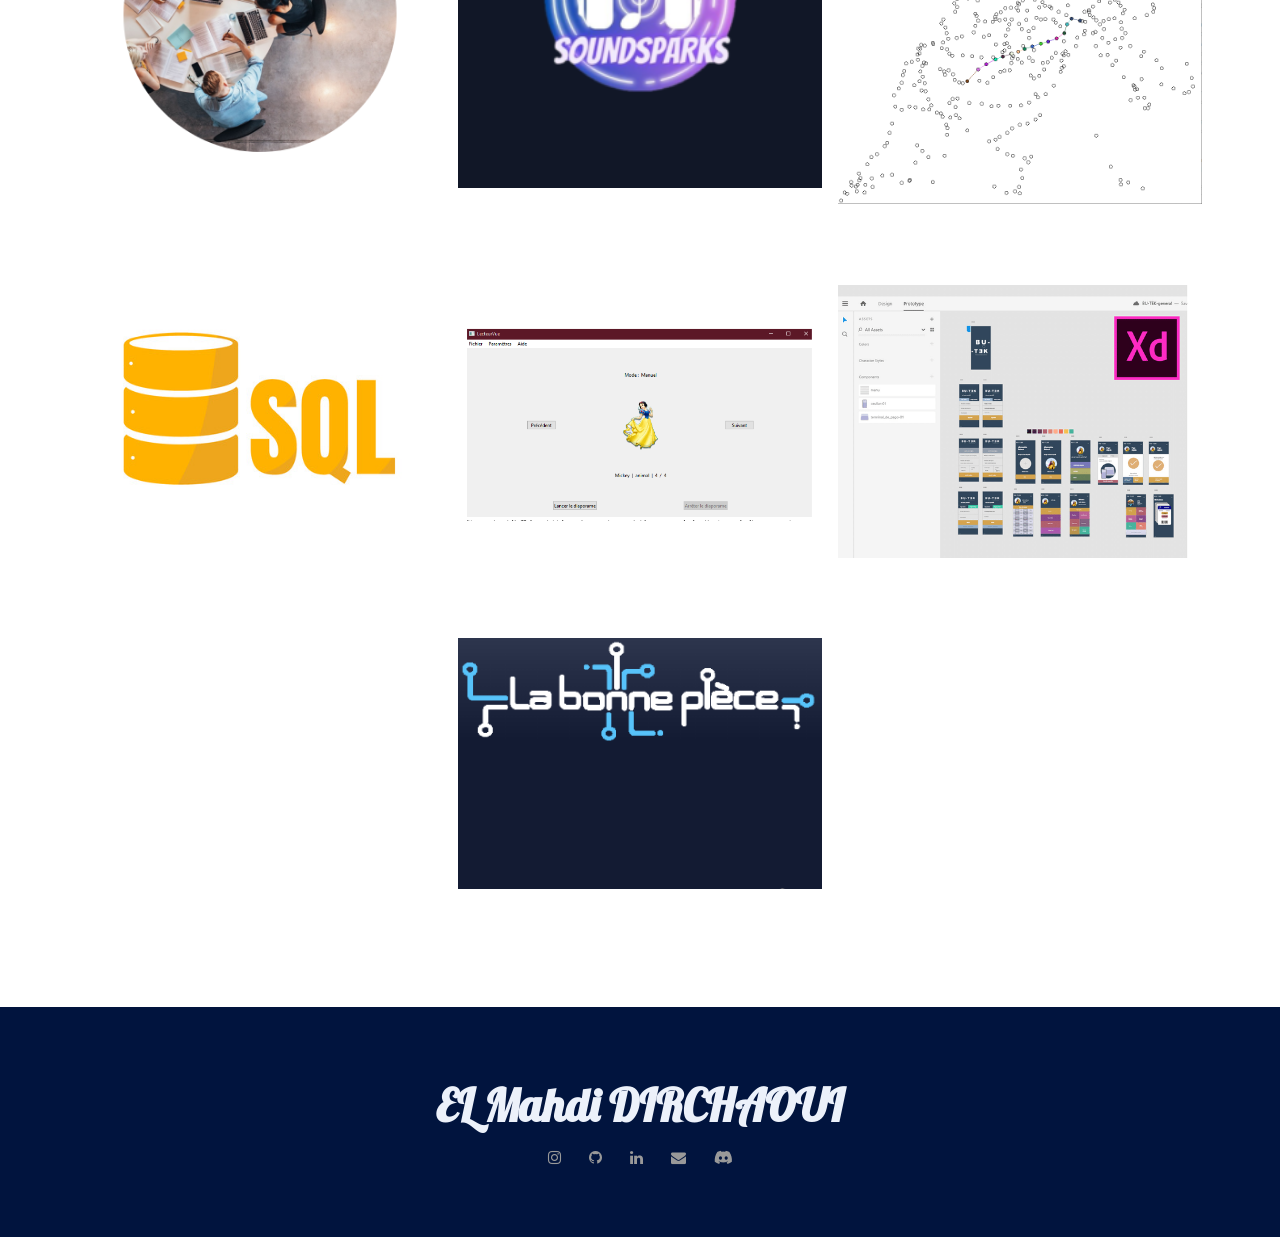
==== commit ea0e805e: "ajout du projet la bonne piece" ====
--- a/index.html
+++ b/index.html
@@ -216,7 +216,7 @@
                <div class="item" data-id="4">
                   <div class="inner">
                      <img src="./img/soundsparks/Logo-soundsparks.png" alt="portfolio" />
-                     <a href="./SoundSparks.html">
+                     <a href="./Soundsparks.html">
                         <div class="overlay" style="text-align: center;">   
                            <h4>SoundSparks</h4></a>         
                         </div>
@@ -256,6 +256,15 @@
                      <a href="./pantalia.html">
                         <div class="overlay" style="text-align: center;">   
                            <h4>Interface Pantalia</h4></a>         
+                        </div>
+                  </div>
+               </div>
+               <div class="item" data-id="4">
+                  <div class="inner">
+                     <img src="./img/LabonnePiece/Capture.PNG" alt="portfolio" />
+                     <a href="./LaBonnePiece.html">
+                        <div class="overlay" style="text-align: center;">   
+                           <h4>La Bonne Piece</h4></a>         
                         </div>
                   </div>
                </div>
@@ -274,8 +283,7 @@
                <a target="_blank" href="https://www.linkedin.com/in/el-mahdi-dirchaoui-b3082a157/"><i
                      class="fa fa-linkedin"></i></a>
                <a target="_blank" href="mailto:elmahdi.dirchaoui@gmail.com"><i class="fa fa-envelope"></i></a>
-               <a target="_blank" href="https://discordapp.com/users/1016332114137989231
-               /"><i class="fab fa-discord"></i></a>
+               <a target="_blank" href="https://discordapp.com/users/1016332114137989231/"><i class="fab fa-discord"></i></a>
             </div>
          </div>
       </div>
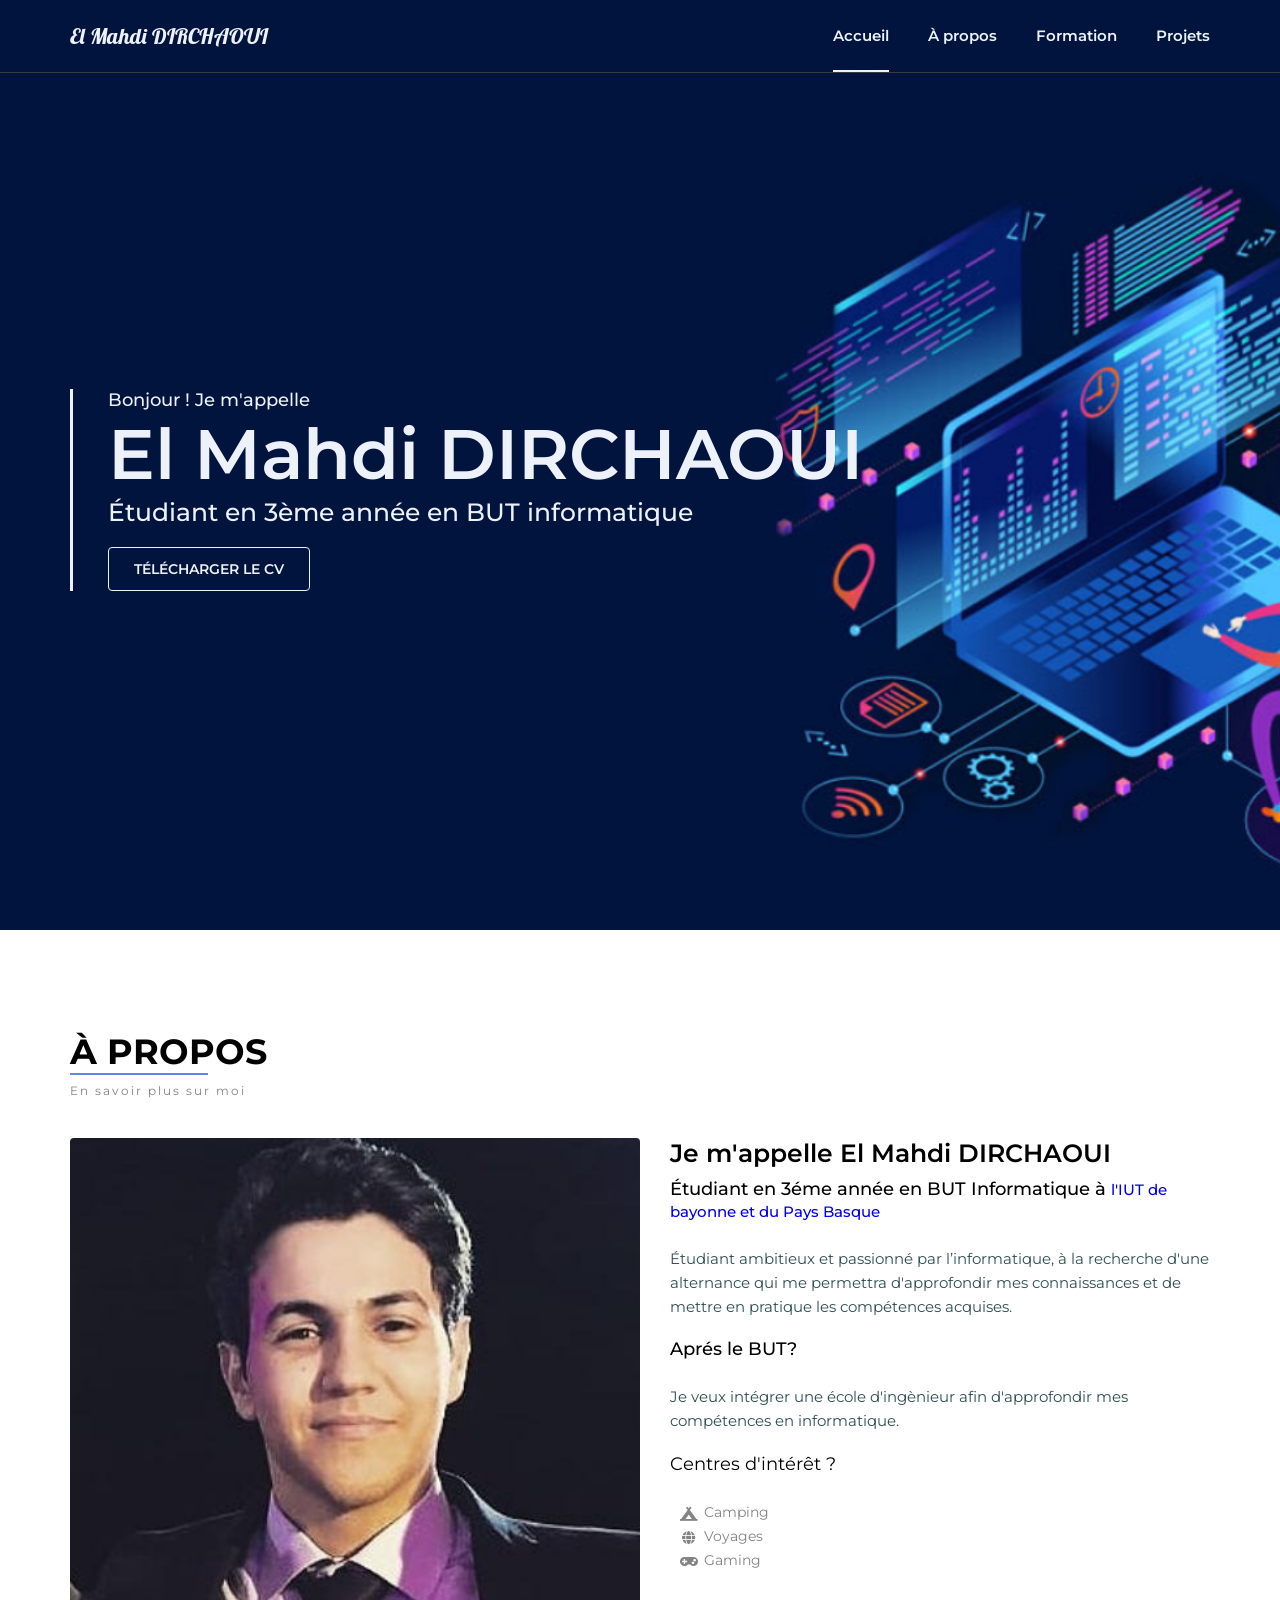
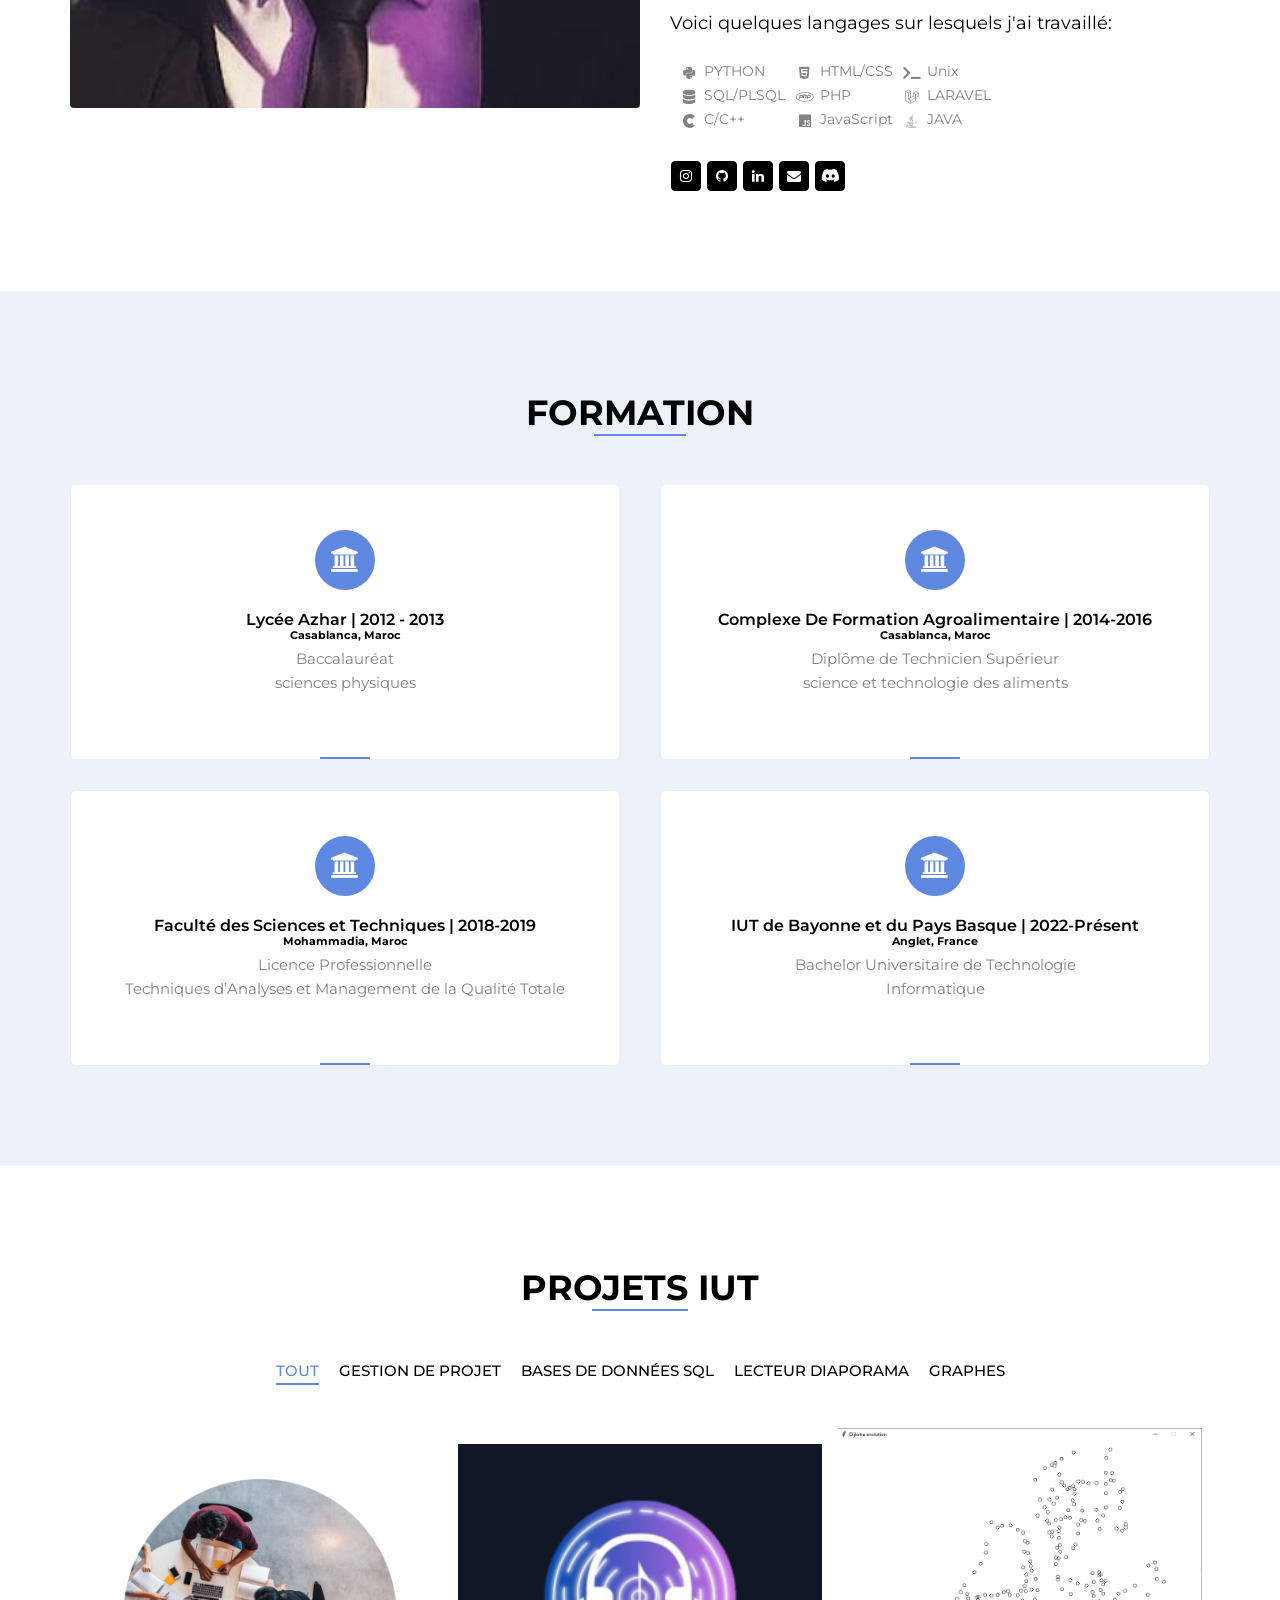
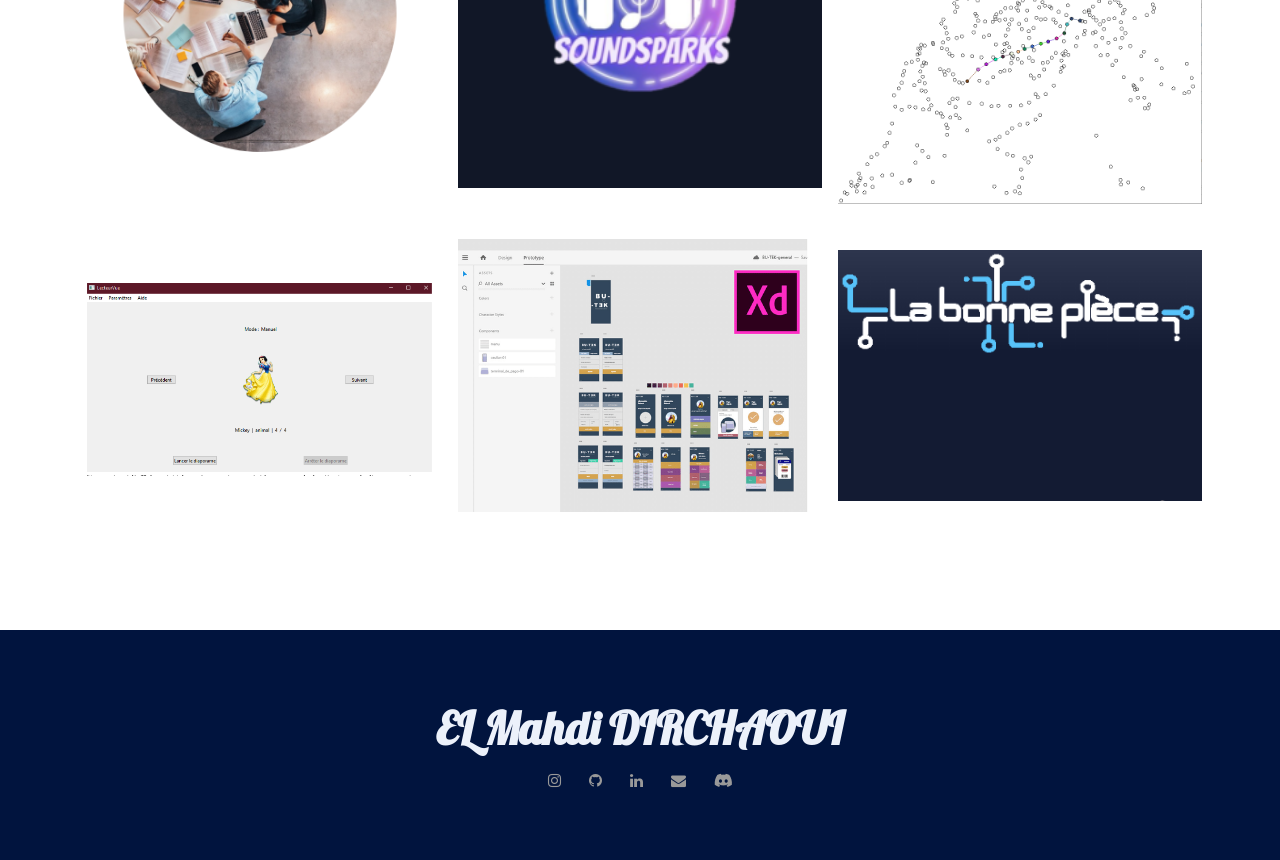
==== commit 35431baf: "changes again" ====
--- a/index.html
+++ b/index.html
@@ -231,16 +231,6 @@
                         </div>
                   </div>
                </div>
-               <div class="item" data-id="2">
-                  <div class="inner" >
-                     <img src="./img/BD/sql.png" alt="portfolio"  />
-                     <a href="./sql.html">
-                        <div class="overlay" style="text-align: center;">
-                           <h4>Base de donnée SQL</h4></a>
-                     </div>
-                  </div>
-               </div>
-
                <div class="item" data-id="3">
                   <div class="inner">
                      <img src="./img/Diaporama/s2.02.PNG" alt="portfolio" />
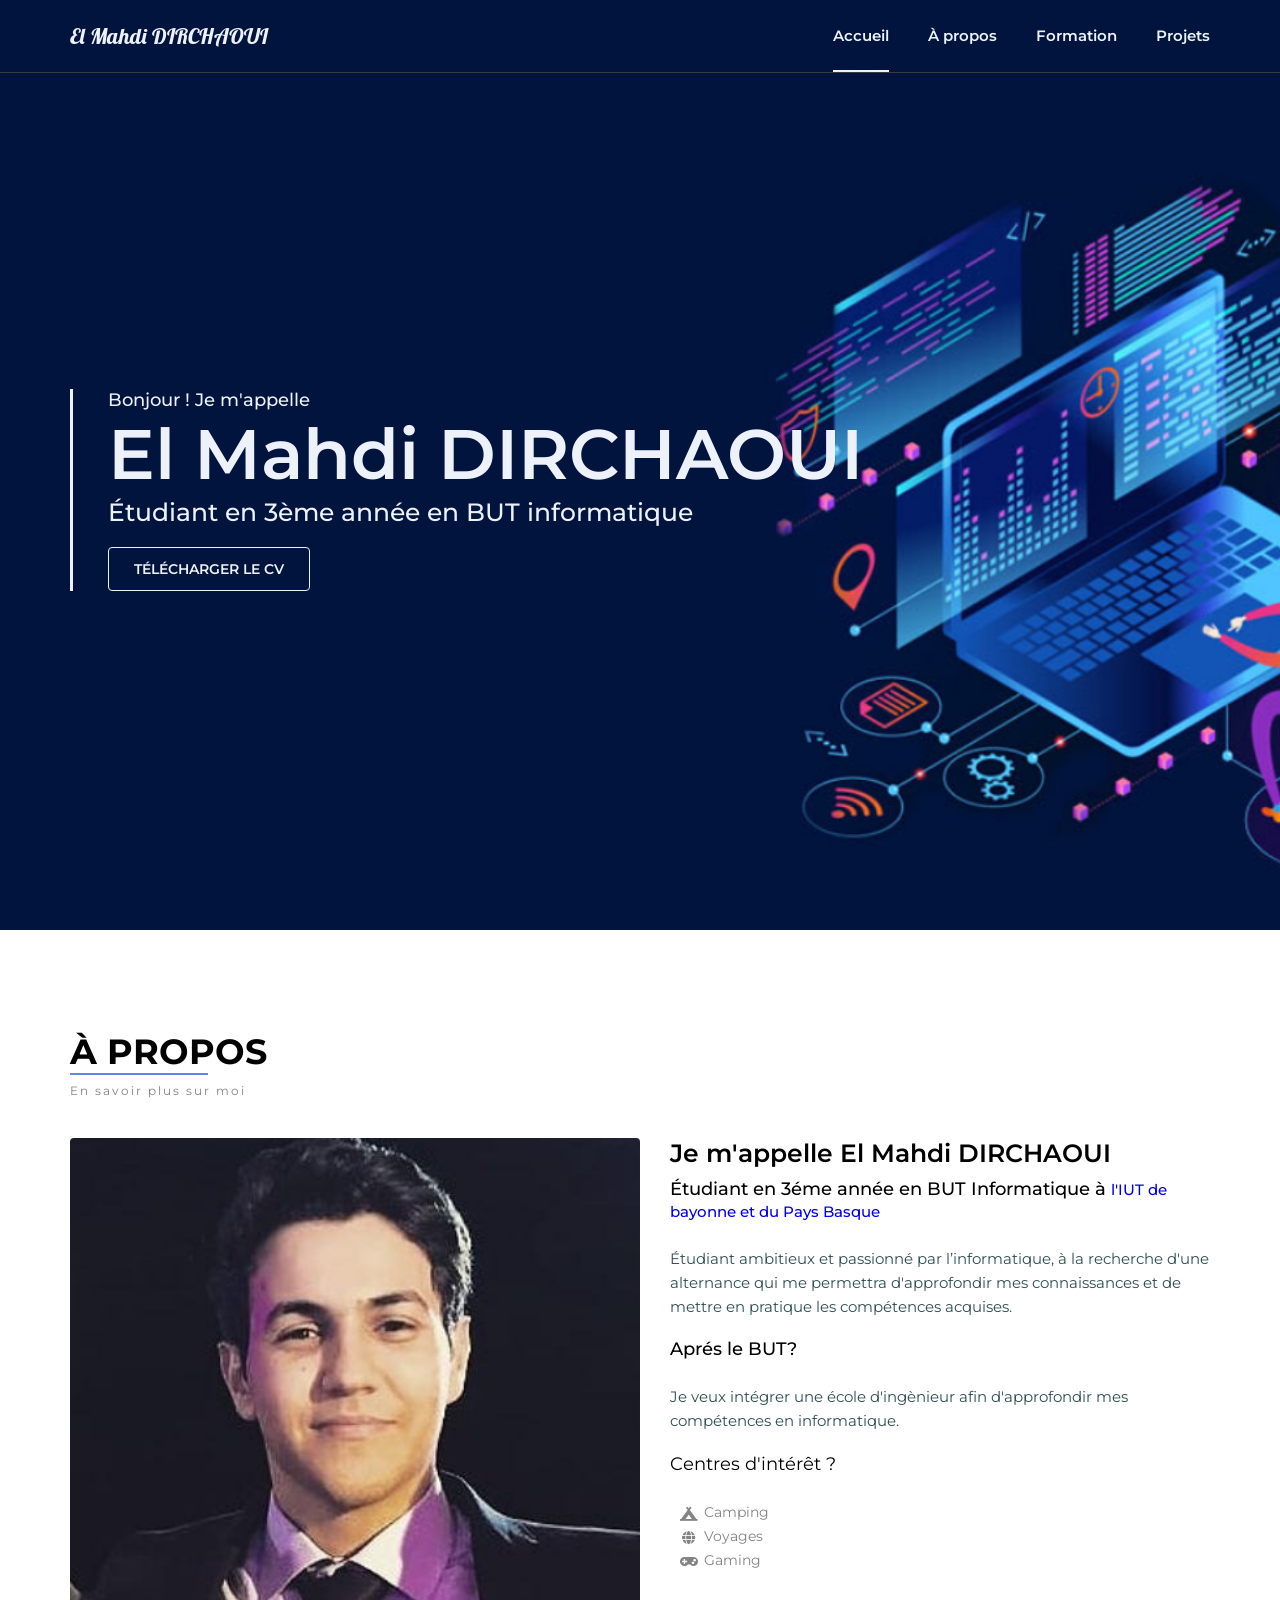
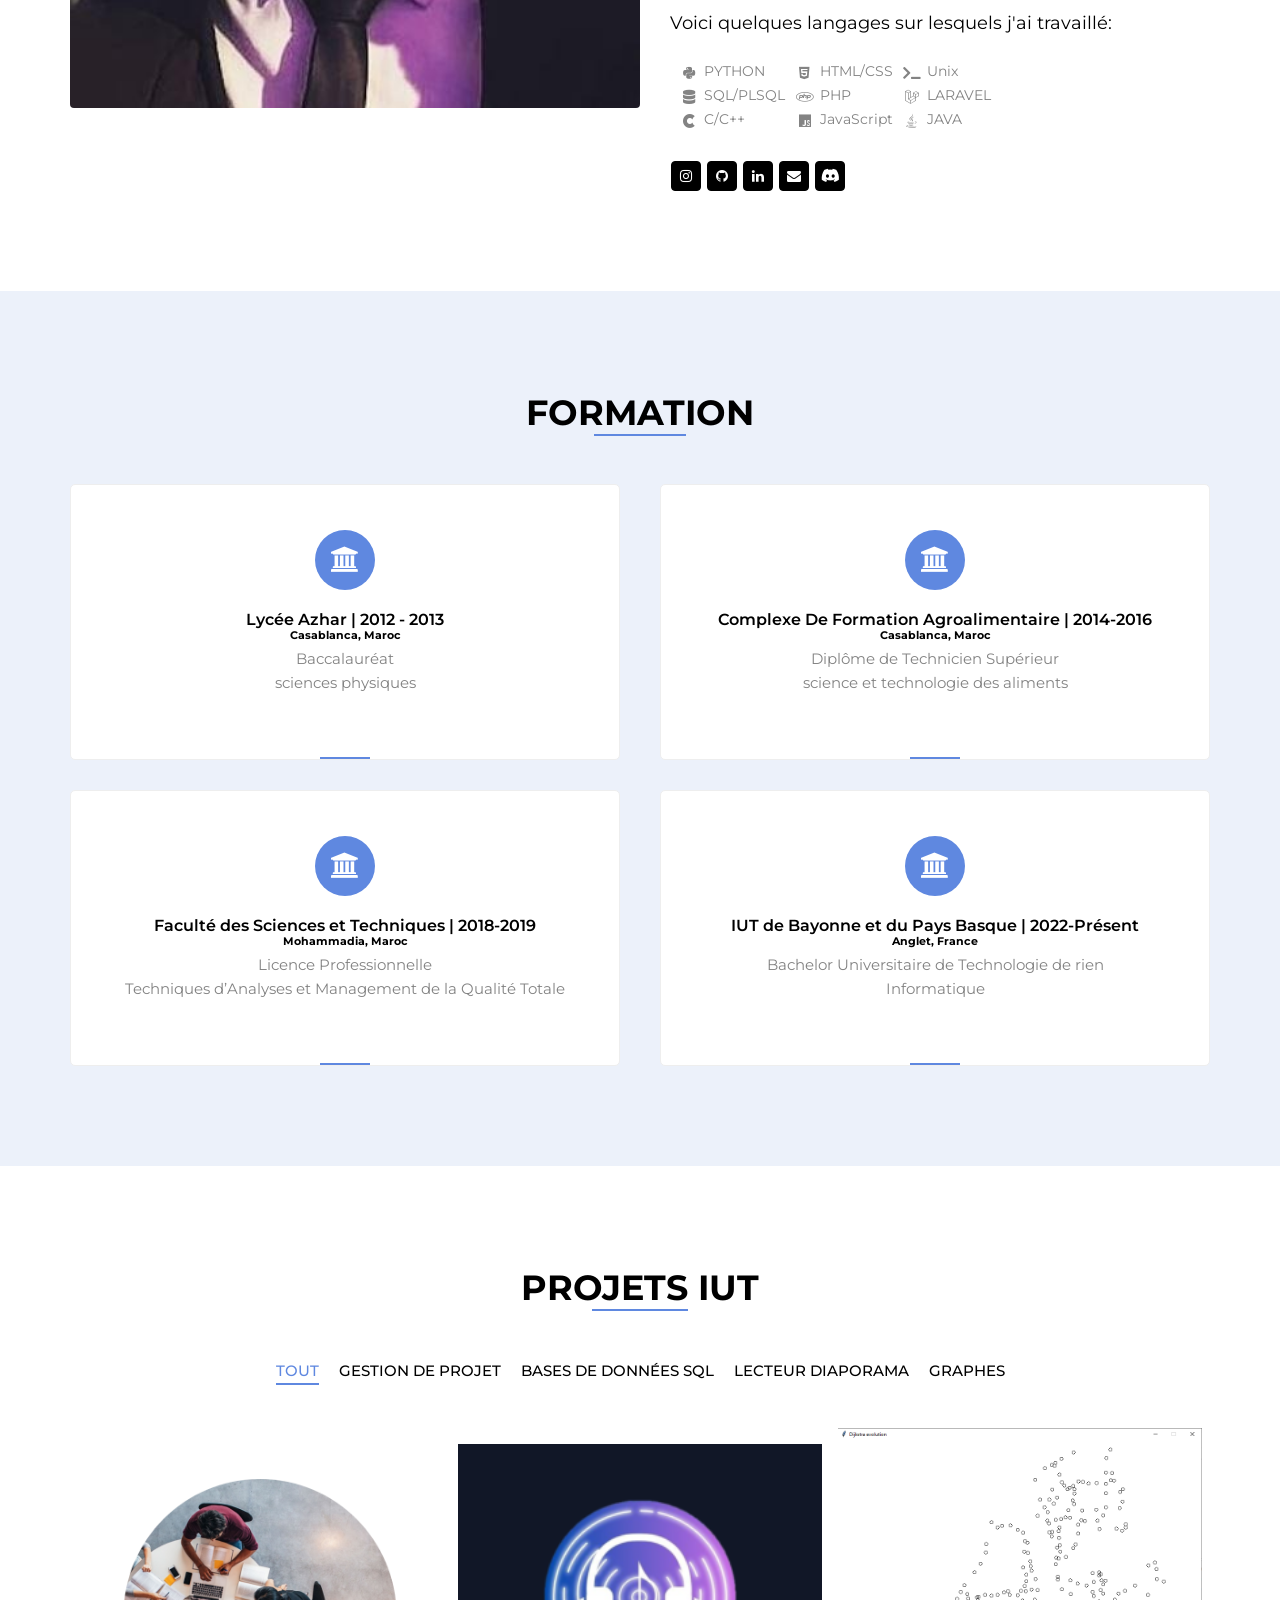
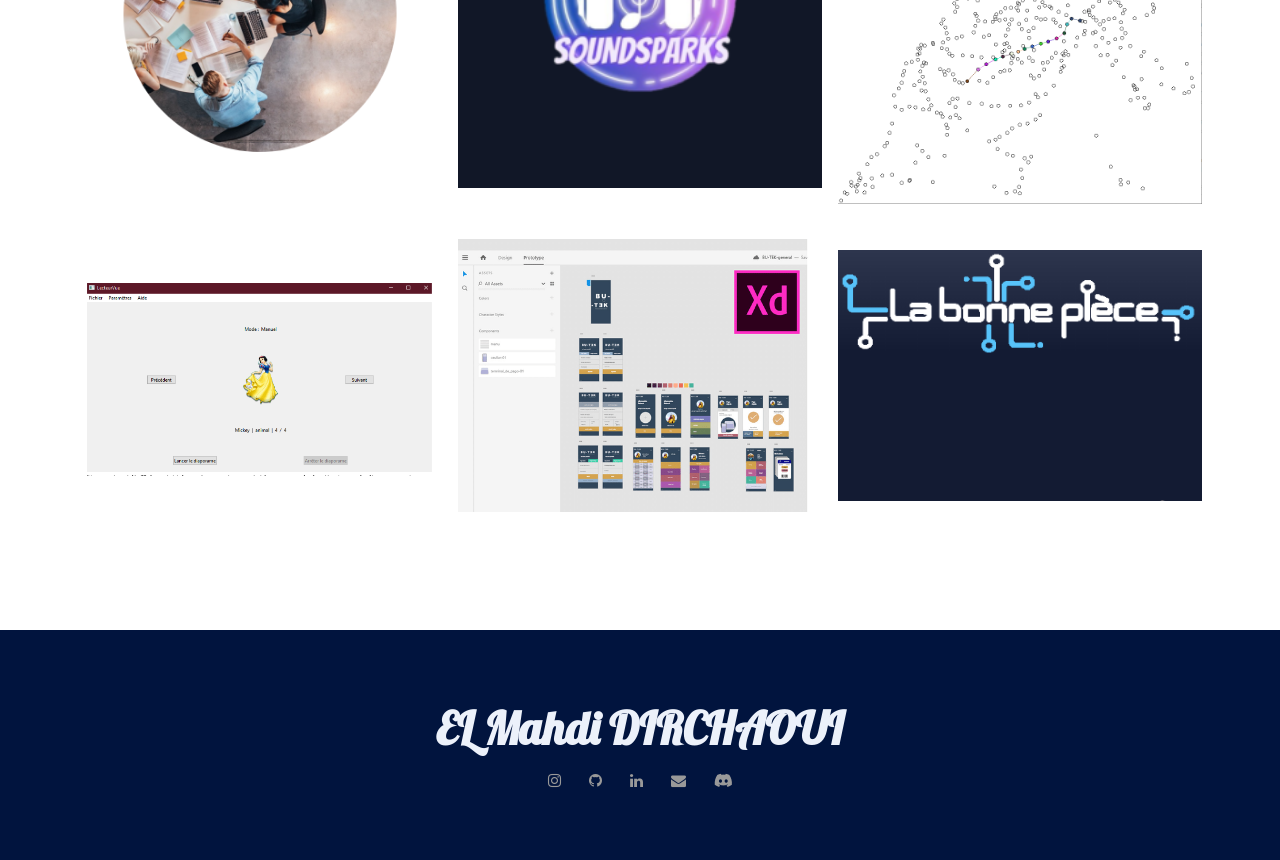
==== commit 32294f4b: "changement de diplome" ====
--- a/index.html
+++ b/index.html
@@ -174,7 +174,7 @@
                   <div class="icon"><i class="fa fa-university"></i></div>
                   <h5>IUT de Bayonne et du Pays Basque | 2022-Présent</h5>
                   <h6>Anglet, France</h6>
-                  <p>Bachelor Universitaire de Technologie <br>
+                  <p>Bachelor Universitaire de Technologie de rien  <br>
                      Informatique<br>
                      <br>
                   </p>
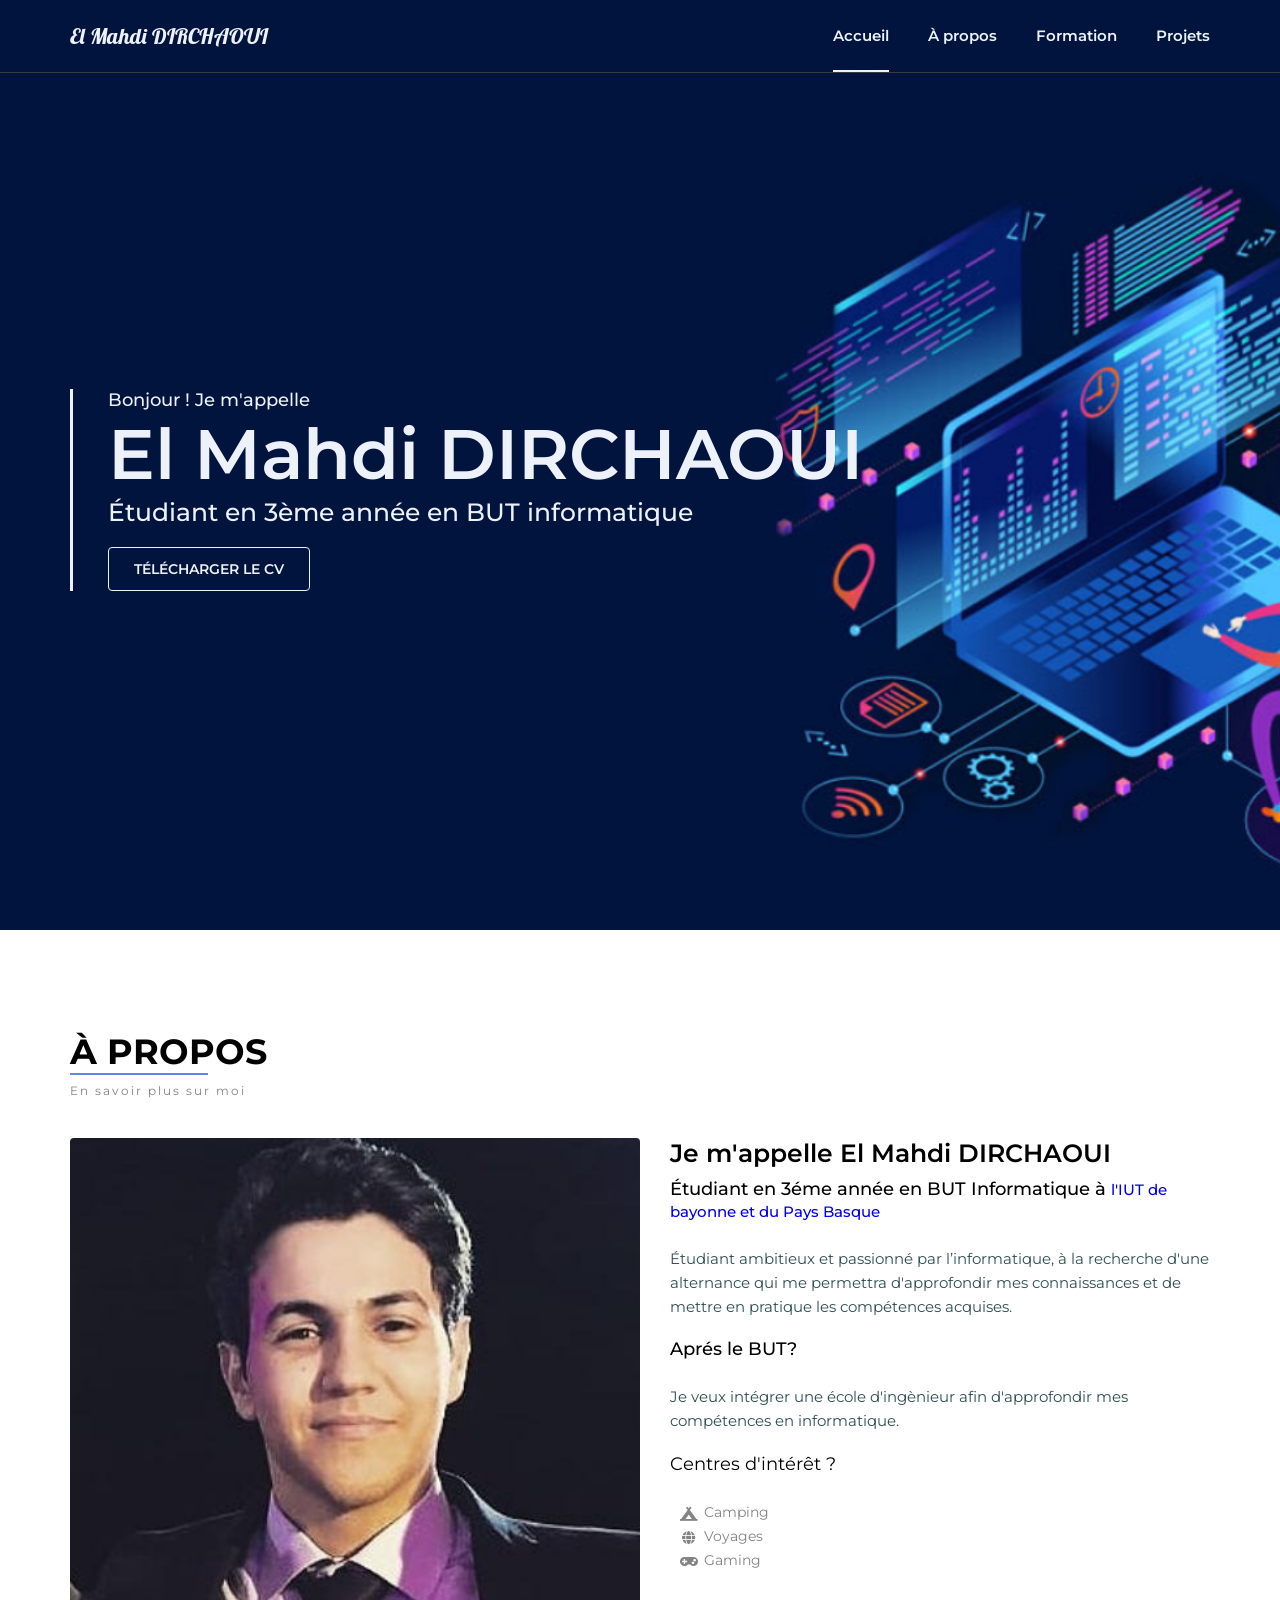
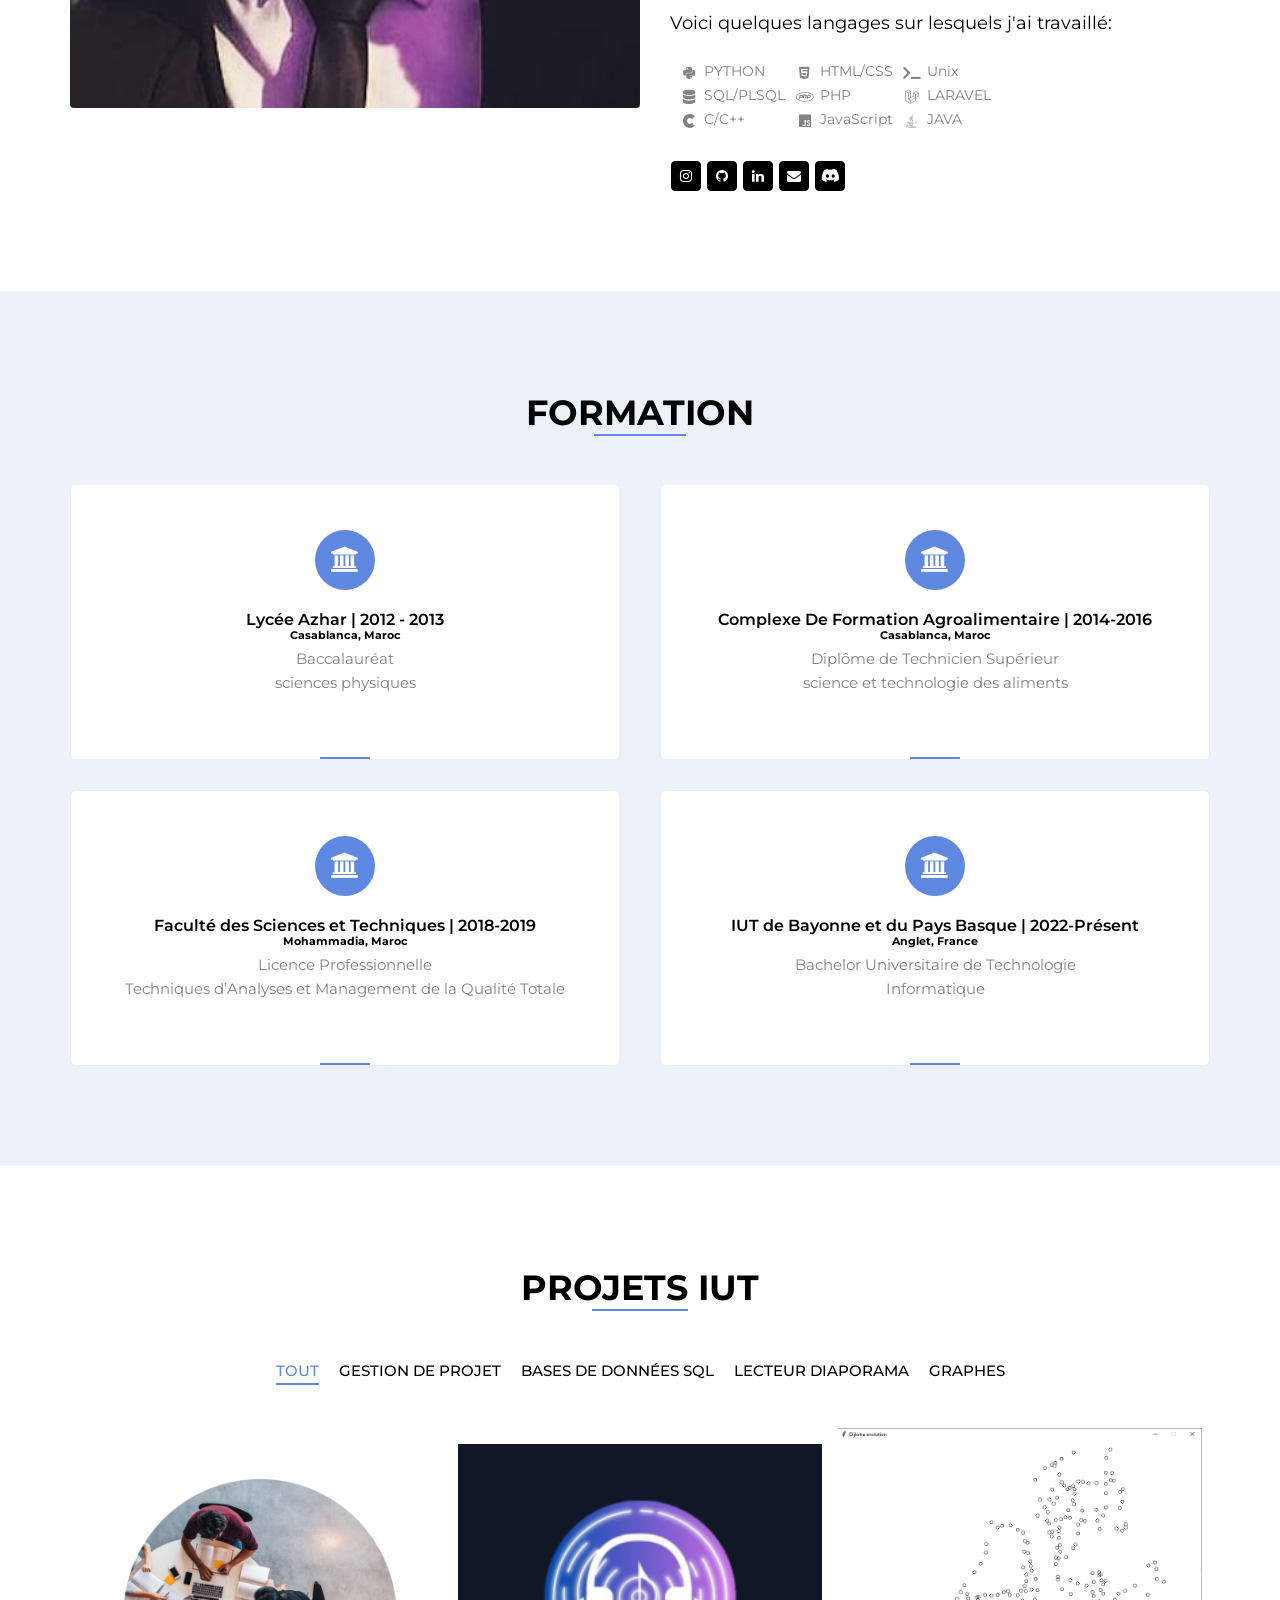
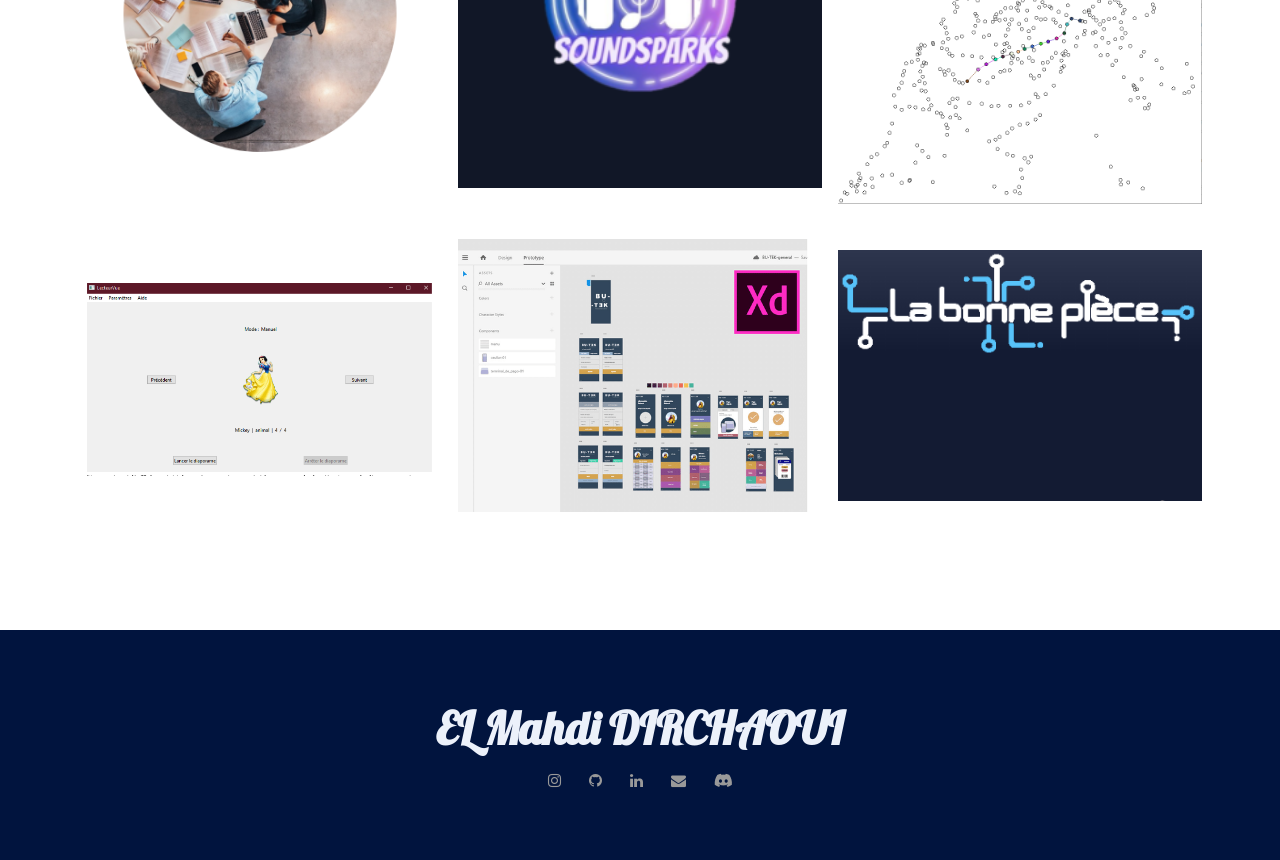
==== commit a4746255: "changement d'index" ====
--- a/index.html
+++ b/index.html
@@ -174,7 +174,7 @@
                   <div class="icon"><i class="fa fa-university"></i></div>
                   <h5>IUT de Bayonne et du Pays Basque | 2022-Présent</h5>
                   <h6>Anglet, France</h6>
-                  <p>Bachelor Universitaire de Technologie de rien  <br>
+                  <p>Bachelor Universitaire de Technologie<br>
                      Informatique<br>
                      <br>
                   </p>
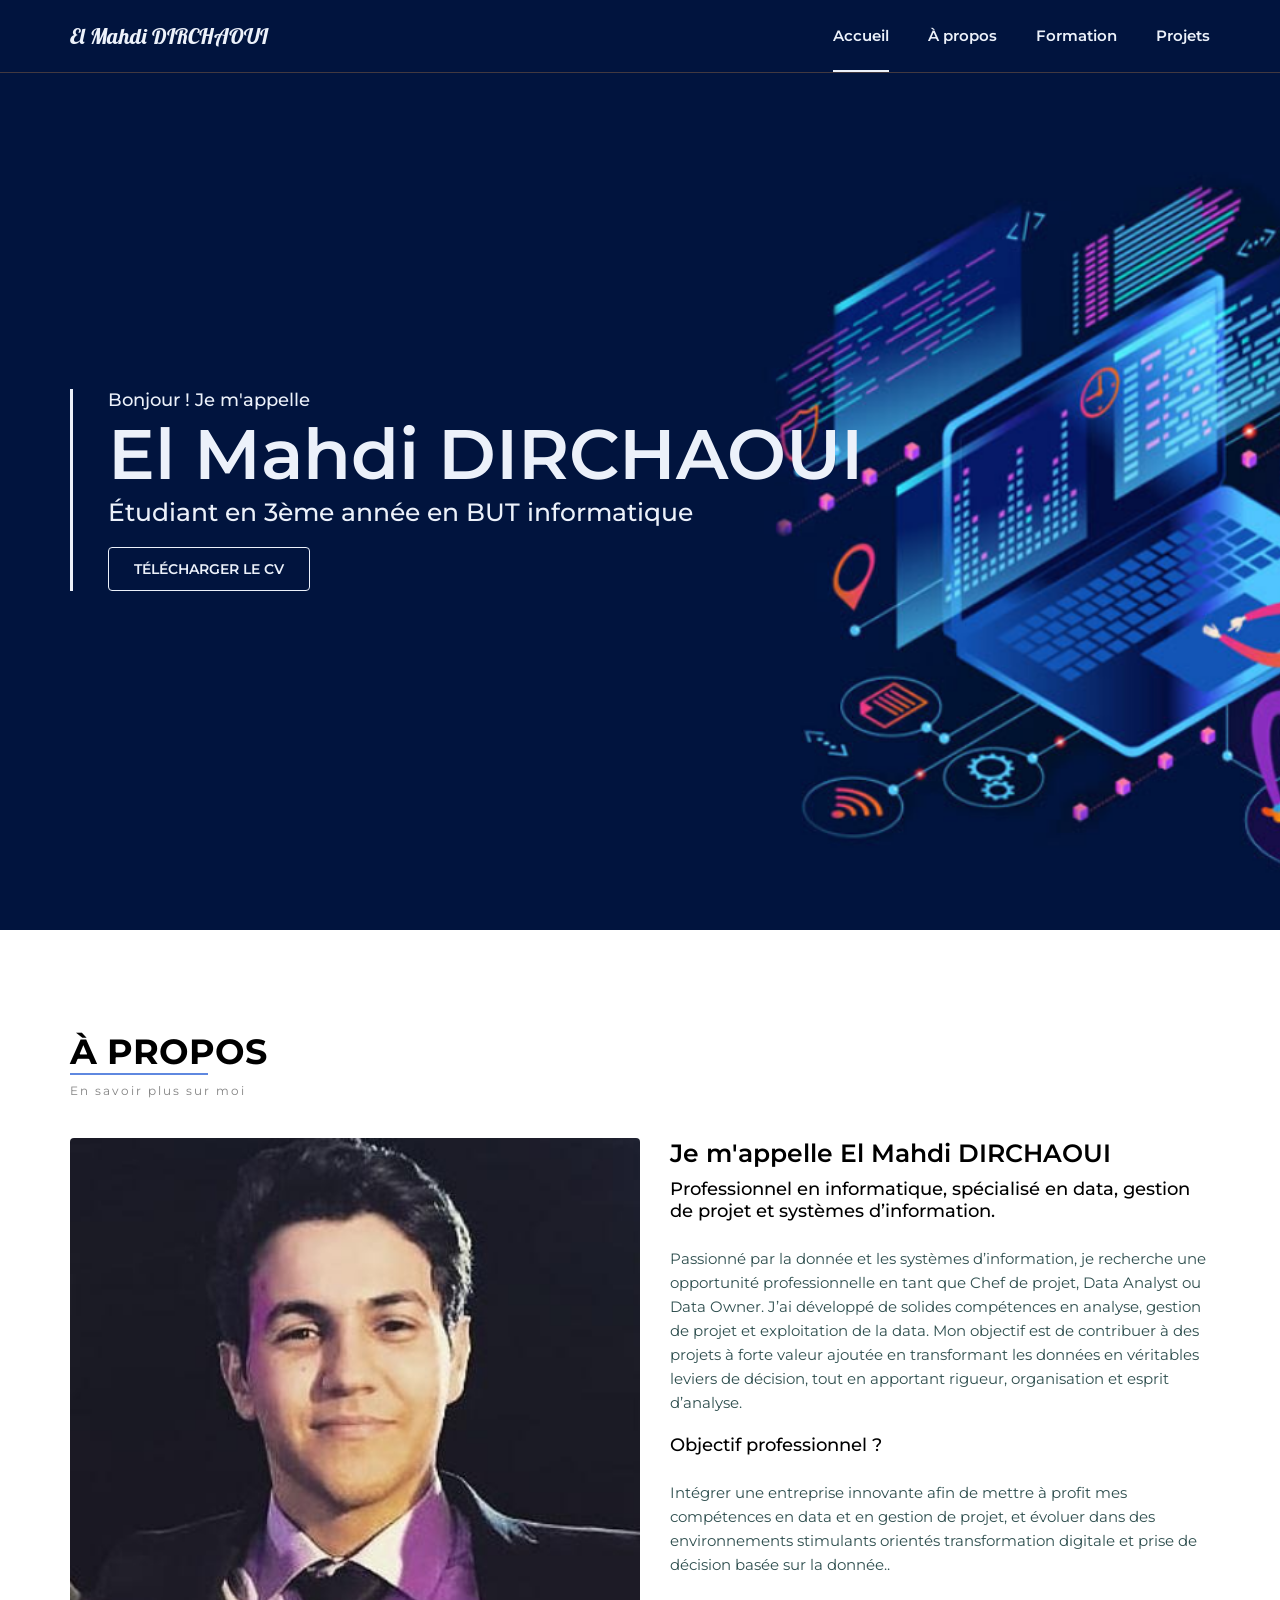
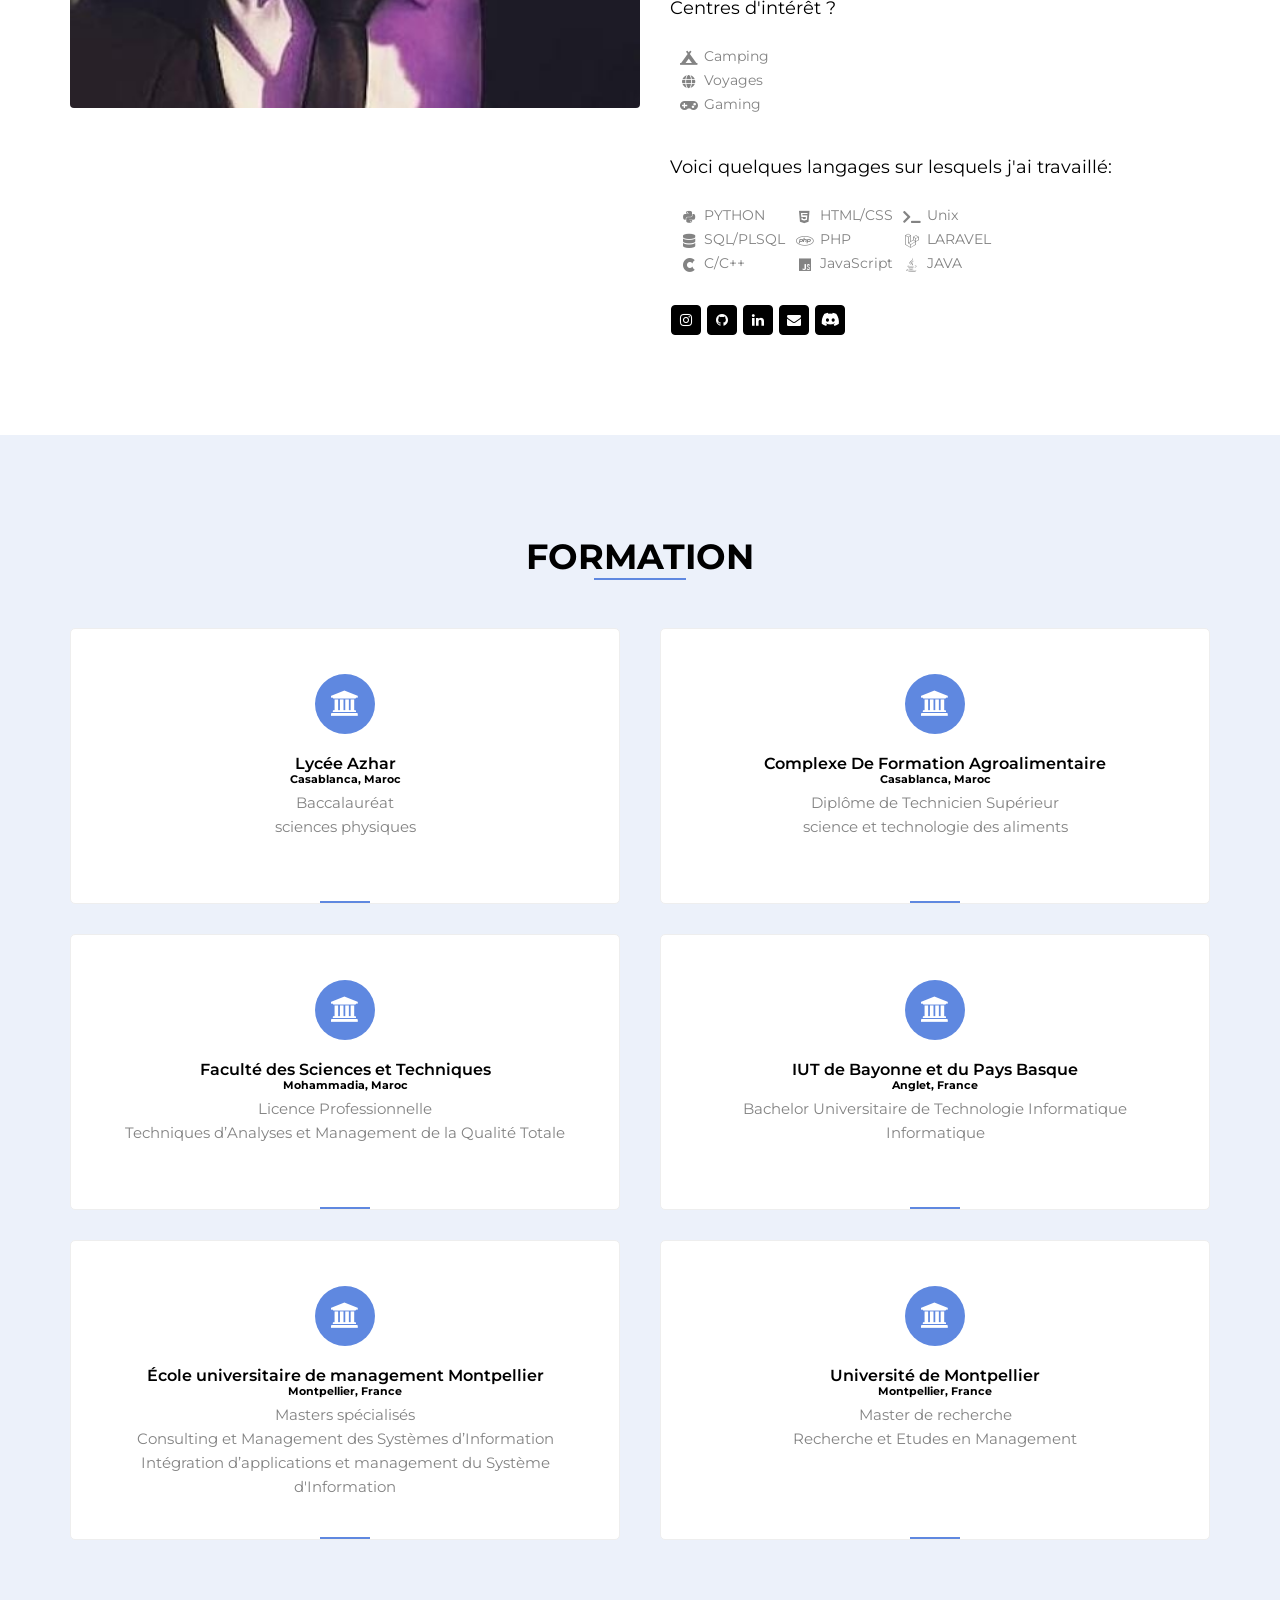
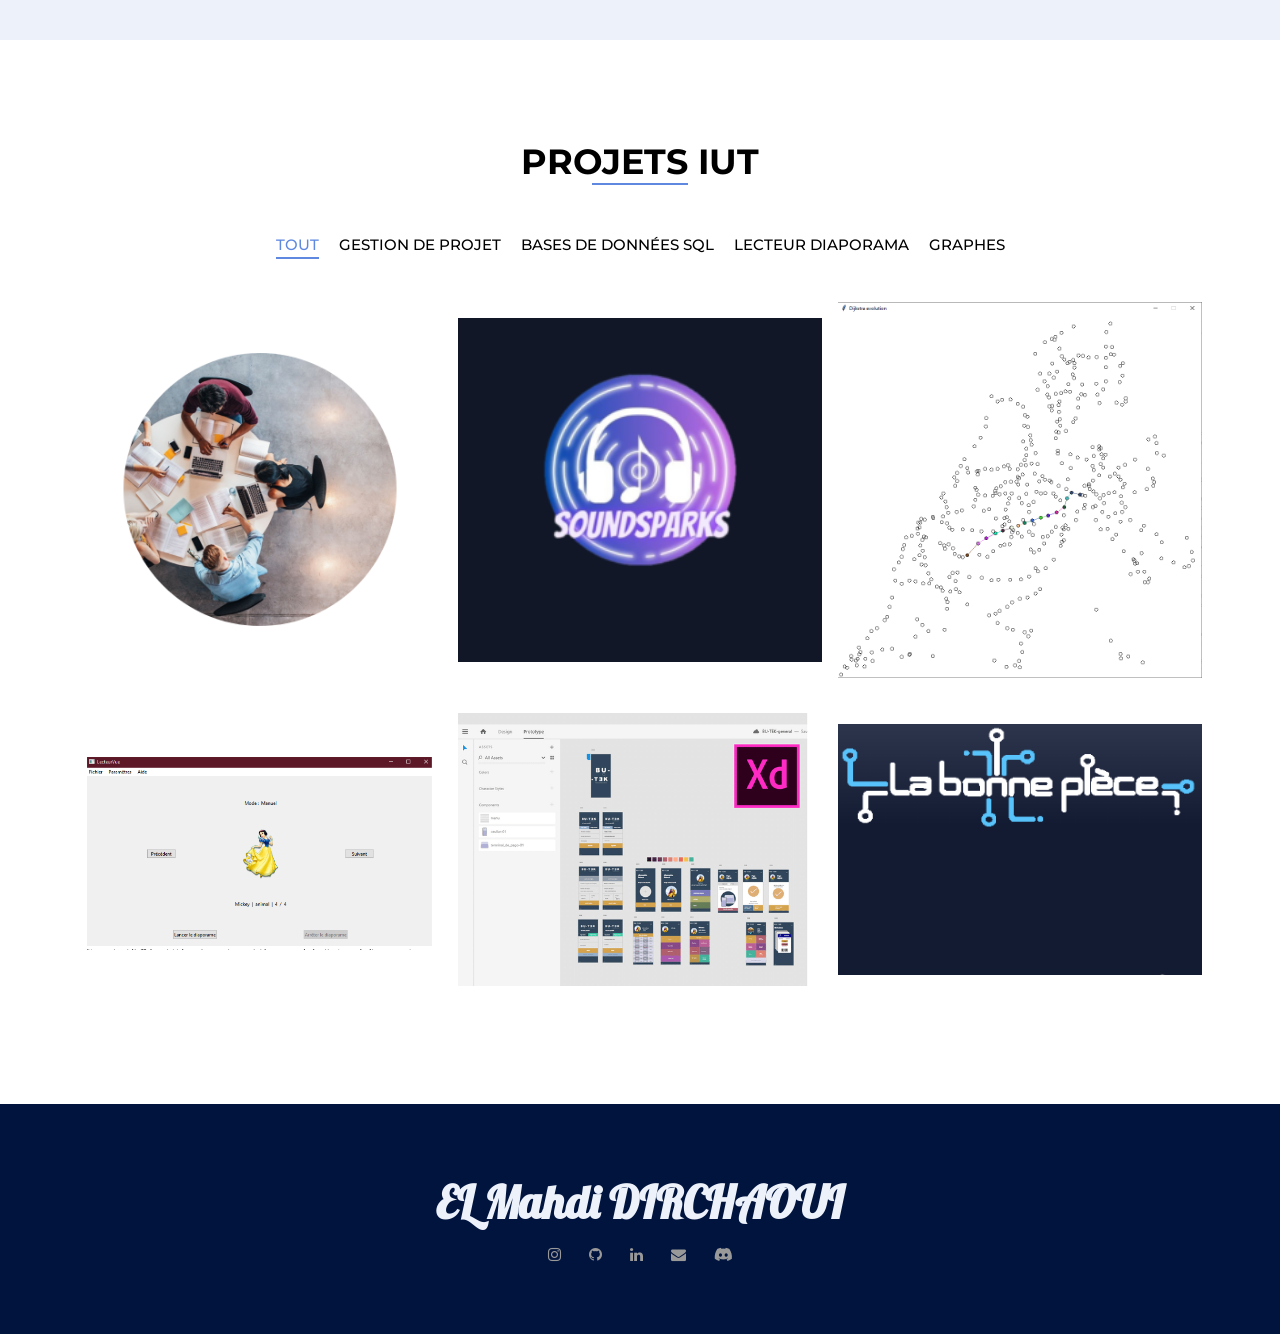
==== commit 2f4f7377: "new version of my portfolio" ====
--- a/index.html
+++ b/index.html
@@ -77,17 +77,18 @@
                   </div>
                   <div class="text">
                      <h4>Je m'appelle El Mahdi DIRCHAOUI</h4>
-                     <h6>Étudiant en 3éme année en BUT Informatique à <a target="_blank"
-                           href="https://www.iutbayonne.univ-pau.fr/">l'IUT
-                           de bayonne et du Pays Basque</a>
+                     <h6>Professionnel en informatique, spécialisé en data, gestion de projet et systèmes d’information.
+                        <a target="_blank"
+                           href=""></a>
                      </h6>
-                     <p>Étudiant ambitieux et passionné par l’informatique, à la recherche d'une
-                        alternance qui me permettra d'approfondir mes connaissances et de
-                        mettre en pratique les compétences acquises.
+                     <p>Passionné par la donnée et les systèmes d’information, je recherche une opportunité professionnelle en tant que Chef de projet, 
+                        Data Analyst ou Data Owner. J’ai développé de solides compétences en analyse, gestion de projet et exploitation de la data. 
+                        Mon objectif est de contribuer à des projets à forte valeur ajoutée en transformant les données en véritables leviers de décision,
+                         tout en apportant rigueur, organisation et esprit d’analyse.
                      </p>
                      <br>
-                     <h6>Aprés le BUT?</h6>
-                     <p>Je veux intégrer une école d'ingènieur afin d'approfondir mes compétences en informatique.
+                     <h6>Objectif professionnel ?</h6>
+                     <p>Intégrer une entreprise innovante afin de mettre à profit mes compétences en data et en gestion de projet, et évoluer dans des environnements stimulants orientés transformation digitale et prise de décision basée sur la donnée..
                      </p>
                      <div class="skills">
                         <h6>Centres d'intérêt ?</h6>
@@ -145,7 +146,7 @@
             <div class="service-content">
                <div class="box">
                   <div class="icon"><i class="fa fa-university"></i></div>
-                  <h5>Lycée Azhar | 2012 - 2013</h5>
+                  <h5>Lycée Azhar </h5>
                   <h6>Casablanca, Maroc</h6>
                   <p>Baccalauréat <br>
                      sciences physiques<br>
@@ -154,7 +155,7 @@
                </div>
                <div class="box">
                   <div class="icon"><i class="fa fa-university"></i></div>
-                  <h5>Complexe De Formation Agroalimentaire | 2014-2016</h5>
+                  <h5>Complexe De Formation Agroalimentaire </h5>
                   <h6>Casablanca, Maroc</h6>
                   <p>Diplôme de Technicien Supérieur <br>
                      science et technologie des aliments<br>
@@ -163,7 +164,7 @@
                </div>
                <div class="box">
                   <div class="icon"><i class="fa fa-university"></i></div>
-                  <h5>Faculté des Sciences et Techniques | 2018-2019</h5>
+                  <h5>Faculté des Sciences et Techniques </h5>
                   <h6>Mohammadia, Maroc</h6>
                   <p>Licence Professionnelle <br>
                      Techniques d’Analyses et Management de la Qualité Totale<br>
@@ -172,10 +173,28 @@
                </div>
                <div class="box">
                   <div class="icon"><i class="fa fa-university"></i></div>
-                  <h5>IUT de Bayonne et du Pays Basque | 2022-Présent</h5>
+                  <h5>IUT de Bayonne et du Pays Basque </h5>
                   <h6>Anglet, France</h6>
-                  <p>Bachelor Universitaire de Technologie<br>
+                  <p>Bachelor Universitaire de Technologie Informatique<br>
                      Informatique<br>
+                     <br>
+                  </p>
+               </div>
+               <div class="box">
+                  <div class="icon"><i class="fa fa-university"></i></div>
+                  <h5>École universitaire de management Montpellier</h5>
+                  <h6>Montpellier, France</h6>
+                  <p>Masters spécialisés <br>
+                     Consulting et Management des Systèmes d’Information<br>
+                     Intégration d’applications et management du Système d'Information<br>
+                  </p>
+               </div>
+               <div class="box">
+                  <div class="icon"><i class="fa fa-university"></i></div>
+                  <h5>Université de Montpellier </h5>
+                  <h6>Montpellier, France</h6>
+                  <p>Master de recherche <br>
+                   Recherche et Etudes en Management<br>
                      <br>
                   </p>
                </div>
--- a/css/main.css
+++ b/css/main.css
@@ -186,6 +186,7 @@
     padding: 30px;
     flex: 0 0 100%;
     max-width: 100%;
+    
   }
 
   .gallery .item {
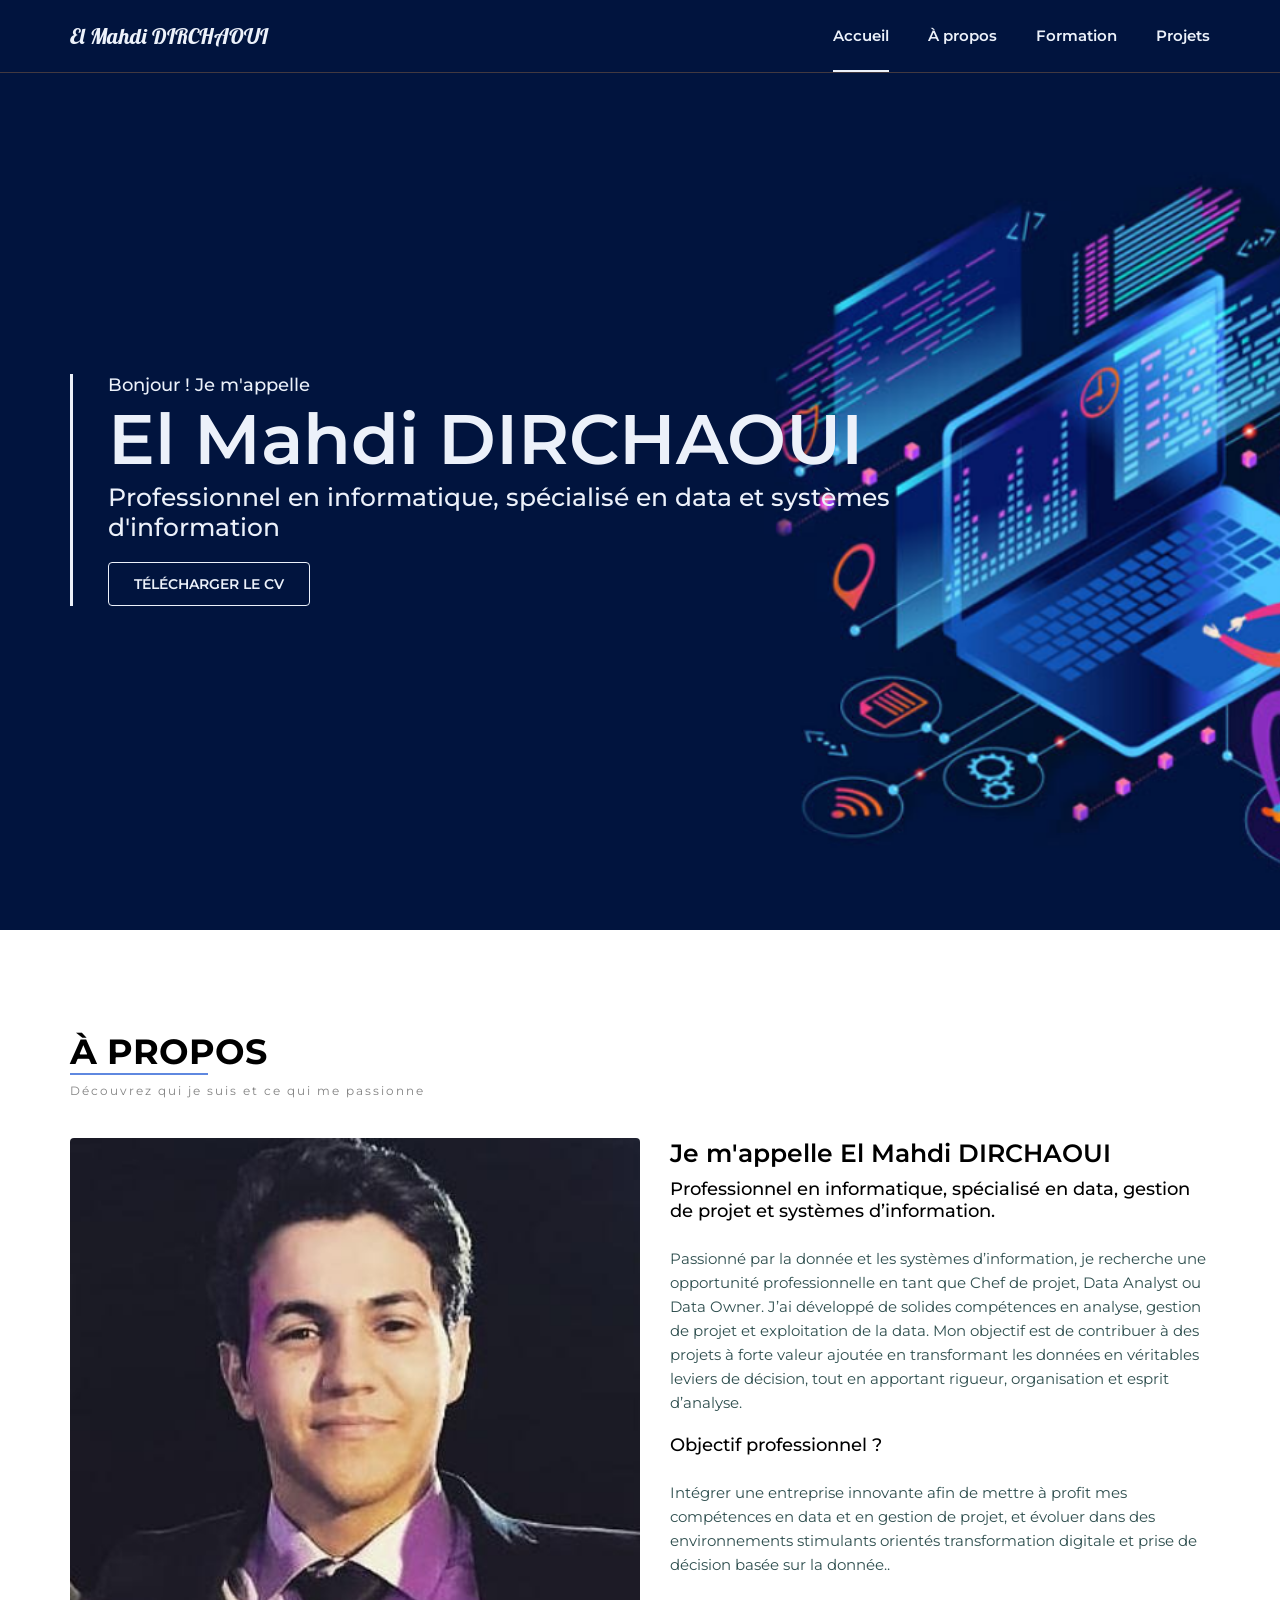
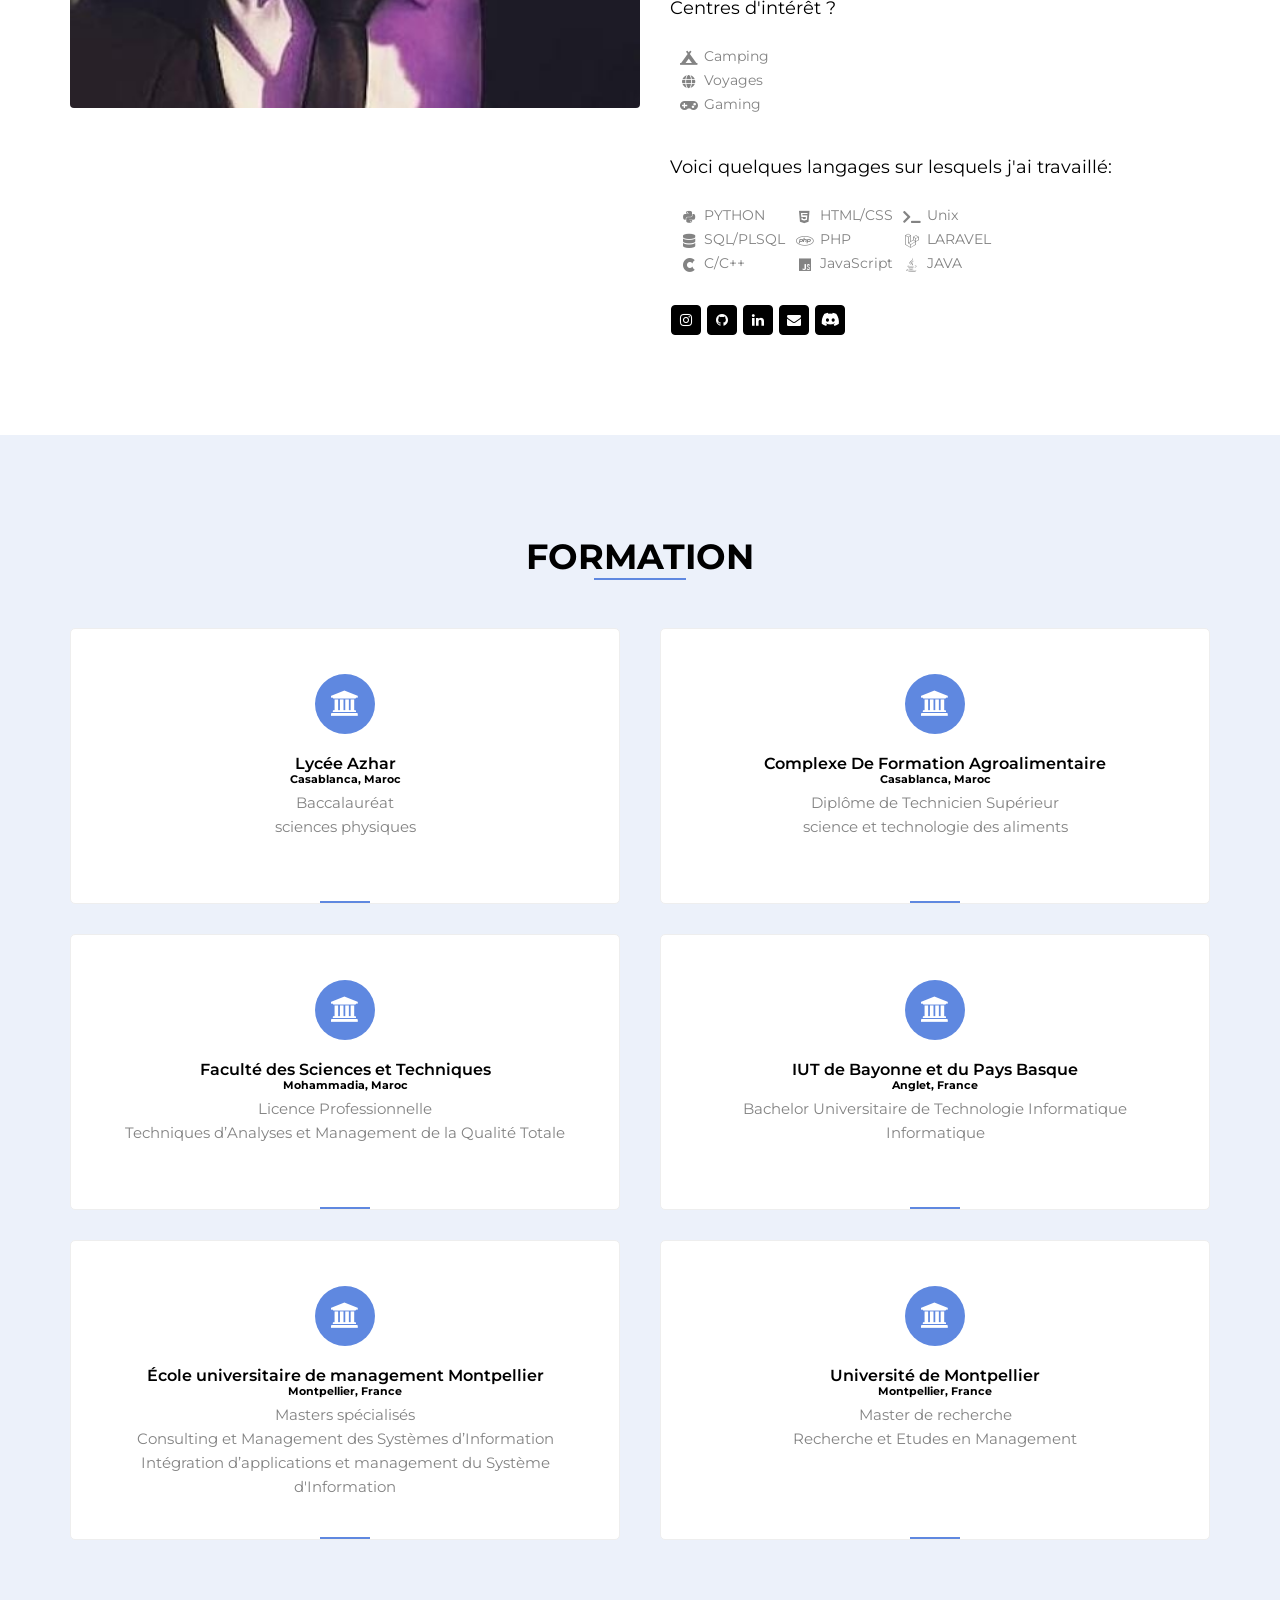
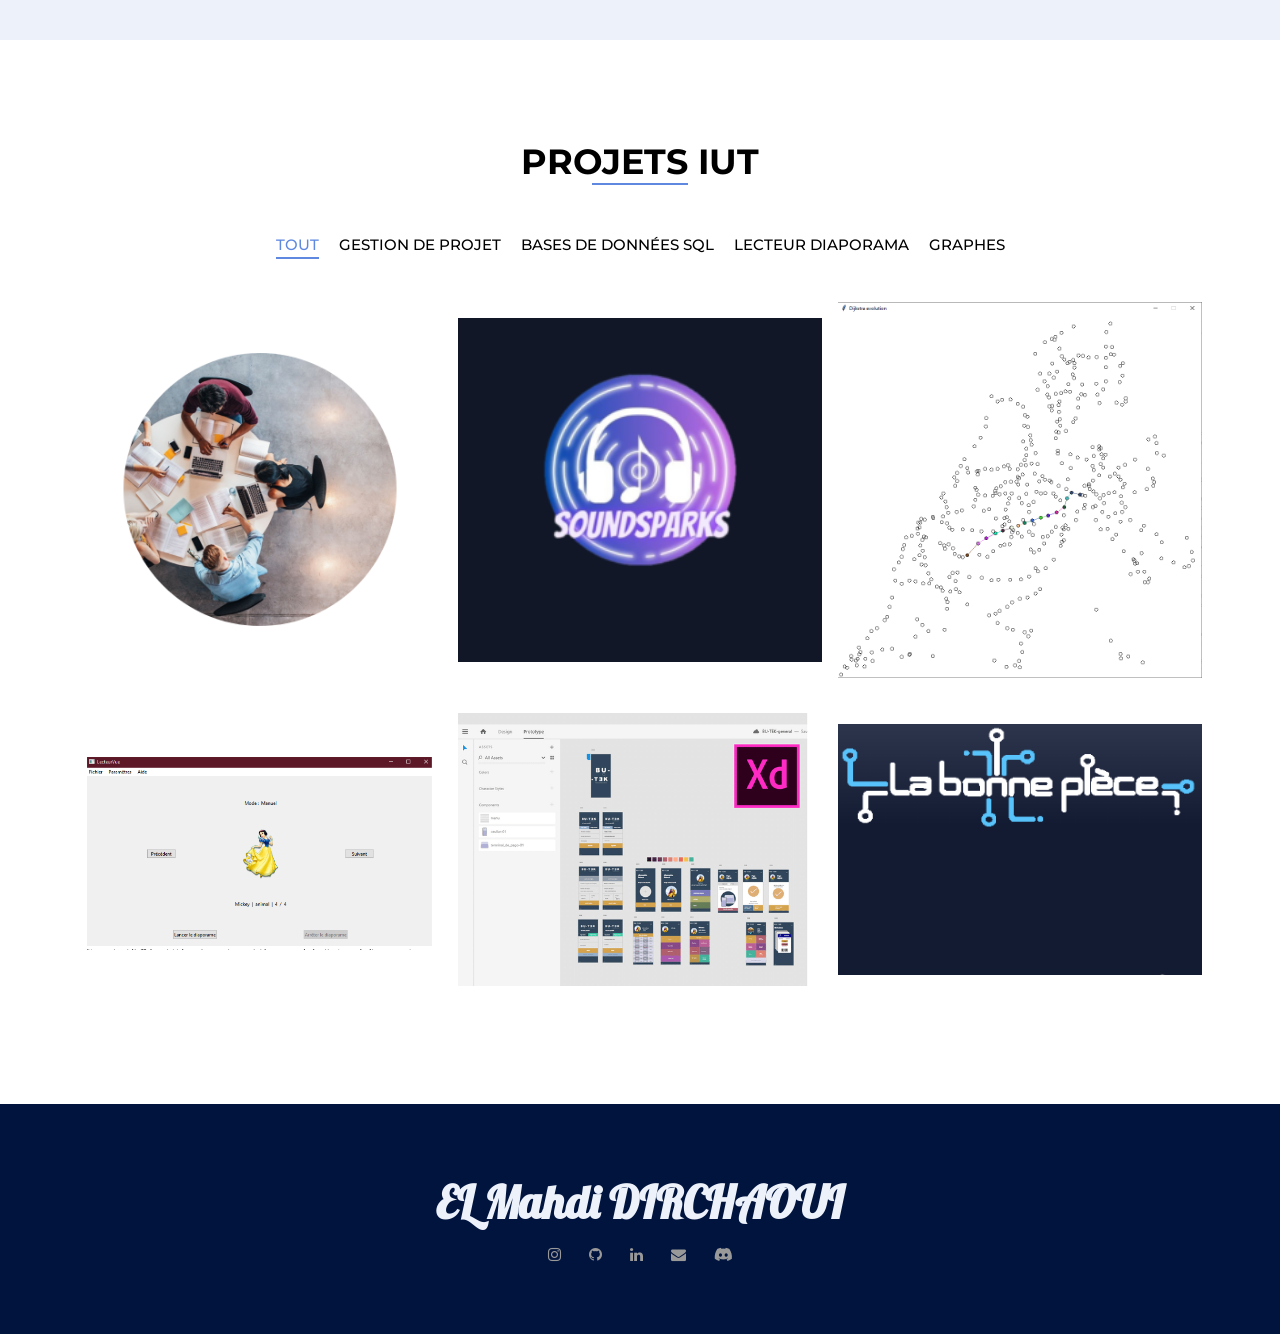
==== commit 48dd6cdb: "maj portfolio" ====
--- a/index.html
+++ b/index.html
@@ -50,7 +50,7 @@
                <div class="block">
                   <h6>Bonjour ! Je m'appelle</h6>
                   <h1>El Mahdi DIRCHAOUI</h1>
-                  <h3>Étudiant en 3ème année en BUT informatique
+                  <h3>Professionnel en informatique, spécialisé en data et systèmes d'information
                   </h3>
                   <div class="cv-btn">
                      <a target="_blank" href="CV_mahdi_alt.pdf" download>Télécharger le CV</a>
@@ -65,7 +65,7 @@
          <div class="row">
             <div class="title">
                <h1>À propos</h1>
-               <p>En savoir plus sur moi</p>
+               <p>Découvrez qui je suis et ce qui me passionne</p>
             </div>
          </div>
          <div class="row">
